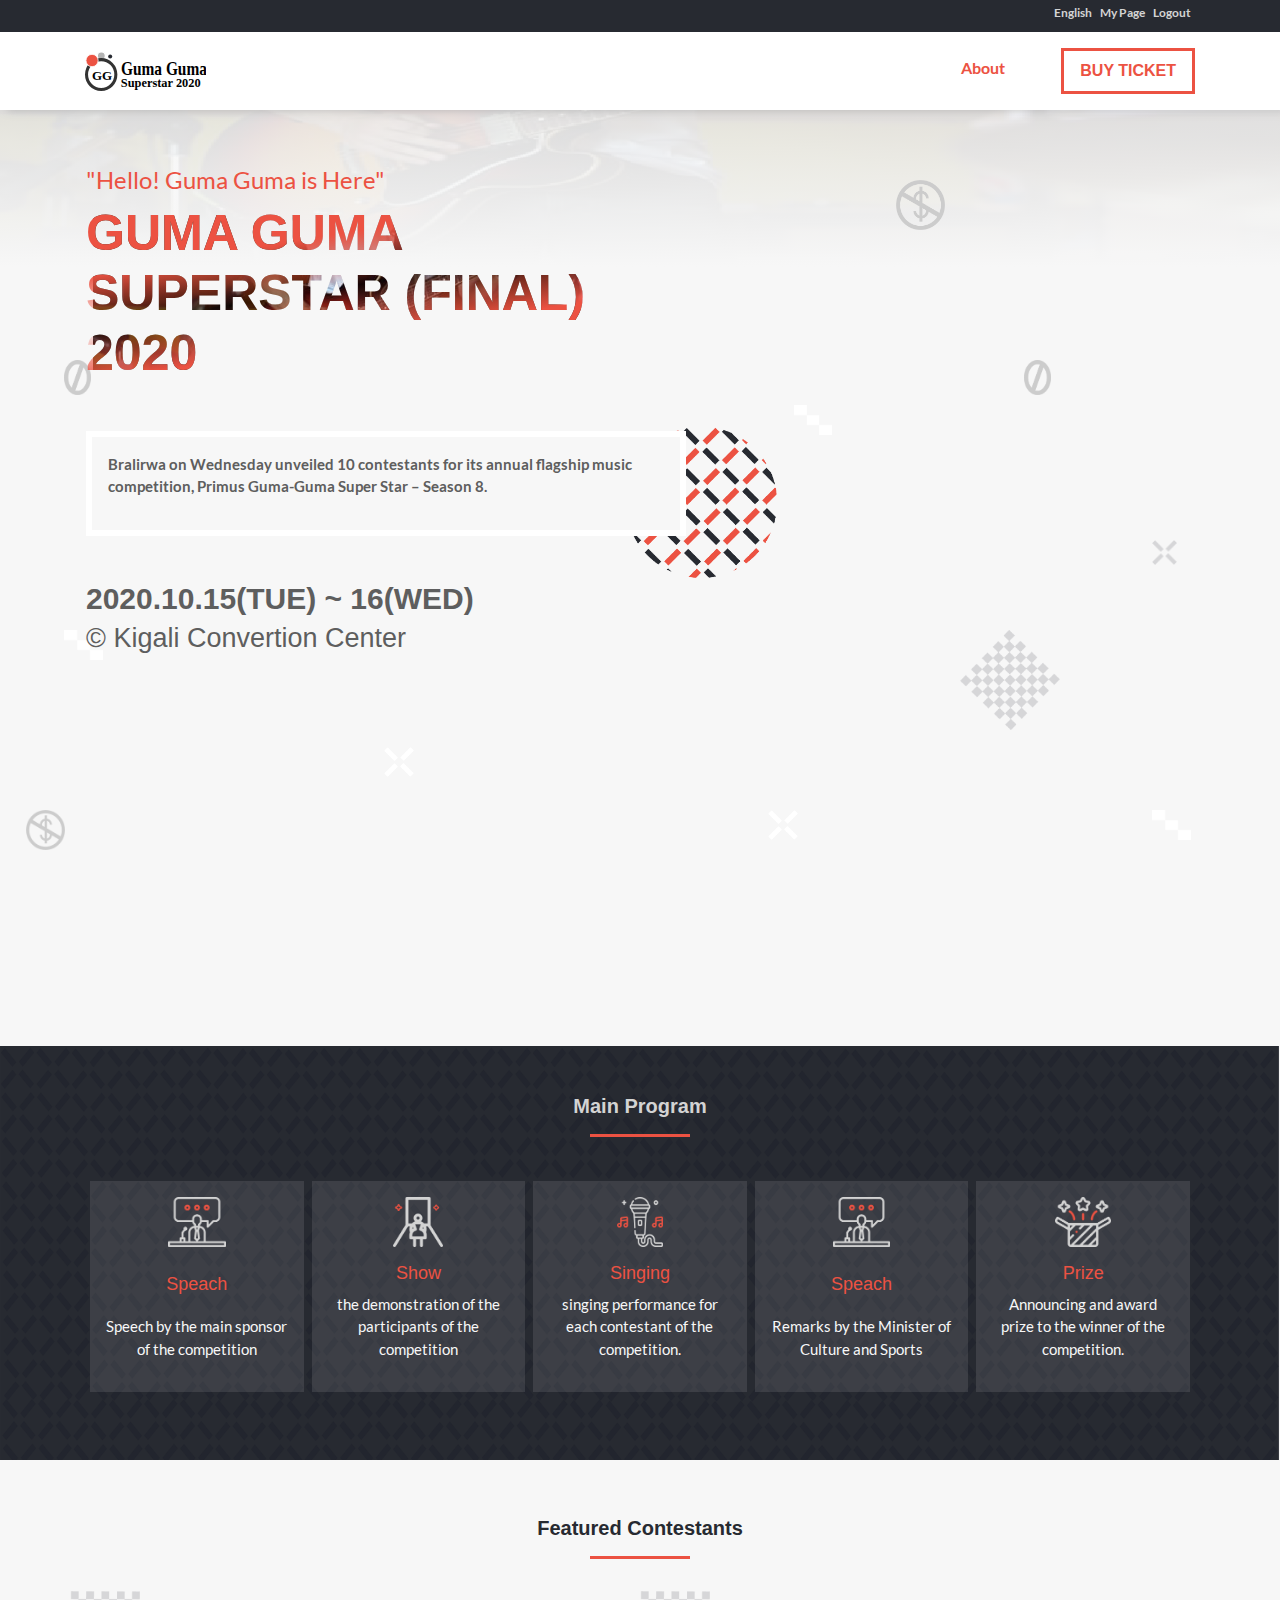
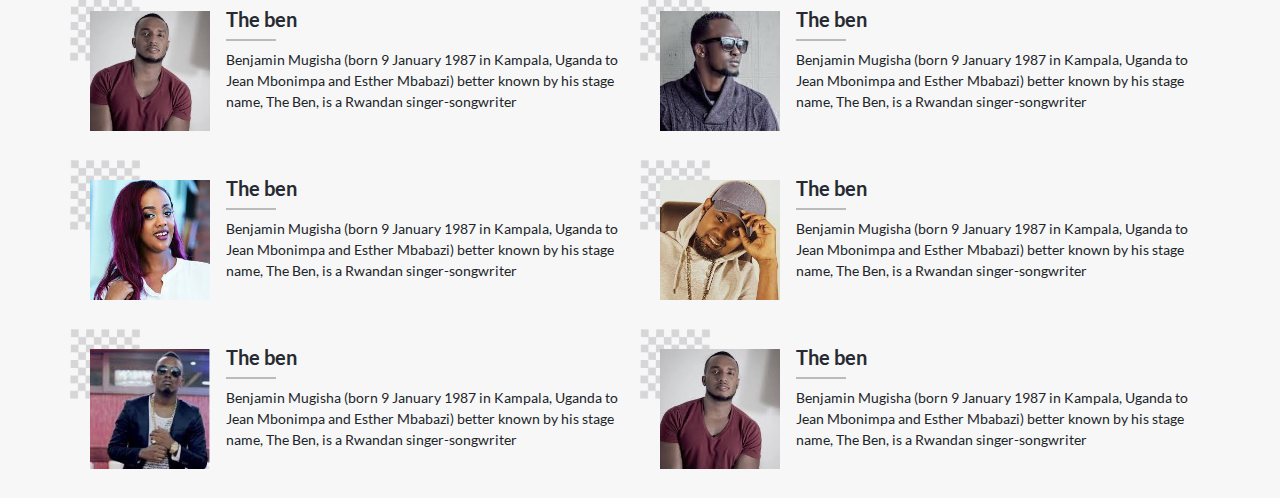
==== index.html @ 3f4fec71 "Add contestants section" ====
<!DOCTYPE html>
<html lang="en">
  <head>
    <meta charset="UTF-8" />
    <meta name="viewport" content="width=device-width, initial-scale=1.0" />
    <link rel="stylesheet" href="./assets/css/bootstrap.css" />
    <link rel="stylesheet" href="./assets/css/style.css" type="text/css" />
    <title>Document</title>
  </head>
  <body>
    <nav class="nav-bar">
      <div class="status-bar pb-2 d-none d-md-block">
        <div class="container d-flex justify-content-end">
          <ul class="d-flex">
            <li class="mx-1"><a href="#">English</a></li>
            <li class="mx-1"><a href="#">My Page</a></li>
            <li class="mx-1"><a href="#">Logout</a></li>
          </ul>
        </div>
      </div>
      <div
        class="container py-3 d-flex justify-content-between align-items-center"
      >
        <div class="logo d-none d-md-block">
         <a href="index.html"> <img src="./assets/img/logo.svg" alt="" /></a>
        </div>
        <div class="d-flex">
          <div class="nav-button-icon d-md-none">
            <div class="btn-cont"></div>
          </div>
          <div class="nav-links d-flex">
            <ul class="d-flex">
              <li class="mx-2  py-2"><a class="about" href="about.html">About</a></li>
              <li class="ml-5 ticket py-2 px-3"><a href="ticket.html">Buy Ticket</a></li>
            </ul>
          </div>
        </div>
      </div>
    </nav>
    <!-- Banner Section   -->
    <div class="banner mt-5">
      <div class="container">
        <div class="px-3">
          <div class="d-flex flex-column">
            <h2 class="cons-msg py-2">"Hello! Guma Guma is Here"</h2>
            <h1 class="cons-title">
              GUMA GUMA <br />SUPERSTAR (FINAL) <br />2020
            </h1>
            <div class="cons-desc p-3 mt-5">
              <p class="cons-description">
                Bralirwa on Wednesday unveiled 10 contestants for its annual
                flagship music competition, Primus Guma-Guma Super Star – Season
                8.
              </p>
            </div>
            <div class="mt-5">
              <h2 class="cons-date">2020.10.15(TUE)&nbsp;~&nbsp;16(WED)</h2>
              <h4 class="cons-location mt-2">
                &copy;&nbsp;Kigali Convertion Center
              </h4>
            </div>
          </div>
        </div>
      </div>
    </div>
    <div class="main-program mt-5 py-5">
      <div class="container">
        <div class="header text-center mb-4">
          <h2>Main Program</h2>
          <div class="small-line pt-3"></div>
        </div>
        <div class="program-list p-3">
          <div
            class="item d-flex flex-md-column justify-content-between align-items-center text-center p-3 m-1"
          >
            <span class="px-2"><img class="icon" src="./assets/img/pro_1.png" alt="icon"></span>
            <h4 class="px-3 mt-3">Speach</h4>
            <p class="text-center">
              Speech by the main sponsor of the competition
            </p>
          </div>
          <div
            class="item d-flex flex-md-column justify-content-between align-items-center text-center p-3 m-1"
          >
            <span class="px-2"><img class="icon" src="./assets/img/pro_4.png" alt="icon"></span>
            <h4 class="px-3 mt-3">Show</h4>
            <p class="text-center">
              the demonstration of the participants of the competition
            </p>
          </div>
          <div
            class="item d-flex flex-md-column justify-content-between align-items-center text-center p-3 m-1"
          >
            <span class="px-2"><img class="icon" src="./assets/img/pro_2.png" alt="icon"></span>
            <h4 class="px-3 mt-3">Singing</h4>
            <p class="text-center">
              singing performance for each contestant of the competition.
            </p>
          </div>
          <div
            class="item d-flex flex-md-column justify-content-between align-items-center text-center p-3 m-1"
          >
            <span class="px-2"><img class="icon" src="./assets/img/pro_1.png" alt="icon"></span>
            <h4 class="px-3 mt-3">Speach</h4>
            <p class="text-center">
              Remarks by the Minister of Culture and Sports
            </p>
          </div>
          <div
            class="item d-flex flex-md-column justify-content-between align-items-center text-center p-3 m-1"
          >
            <span class="px-2"><img class="icon" src="./assets/img/pro_3.png" alt="icon"></span>
            <h4 class="px-3 mt-3">Prize</h4>
            <p class="text-center">
              Announcing and award prize to the winner of the competition.
            </p>
          </div>
        </div>
      </div>
    </div>
  
    <!-- Contestant List -->
    <div class="contestants mt-5 pt-2 pb-2">
      <div class="header text-center mb-4">
          <h2>Featured Contestants</h2>
          <div class="small-line pt-3"></div>
        </div>
      <div class="container">
        <div class="row">
          <div class="col-lg-6 item d-flex my-2">
            <div class="image">
              <img src="./assets/img/art_br.png" alt="image">
              <img src="./assets/img/art1.jpg" alt="image">
            </div>
            <div class="d-flex flex-column cont-info p-3">
              <h2>The ben</h2>
              <div class="small_line my-2"></div>
              <p class="description">
                Benjamin Mugisha (born 9 January 1987 in Kampala, Uganda to Jean Mbonimpa and Esther Mbabazi) better known by his stage name, The Ben, is a Rwandan singer-songwriter
              </p>
            </div>
          </div>
          <div class="col-lg-6 item d-flex my-2">
            <div class="image">
              <img src="./assets/img/art_br.png" alt="image">
              <img src="./assets/img/art2.jpeg" alt="image">
            </div>
            <div class="d-flex flex-column cont-info p-3">
              <h2>The ben</h2>
              <div class="small_line my-2"></div>
              <p class="description">
                Benjamin Mugisha (born 9 January 1987 in Kampala, Uganda to Jean Mbonimpa and Esther Mbabazi) better known by his stage name, The Ben, is a Rwandan singer-songwriter
              </p>
            </div>
          </div>
          <div class="col-lg-6 item d-flex my-2">
            <div class="image">
              <img src="./assets/img/art_br.png" alt="image">
              <img src="./assets/img/art3.jpg" alt="image">
            </div>
            <div class="d-flex flex-column cont-info p-3">
              <h2>The ben</h2>
              <div class="small_line my-2"></div>
              <p class="description">
                Benjamin Mugisha (born 9 January 1987 in Kampala, Uganda to Jean Mbonimpa and Esther Mbabazi) better known by his stage name, The Ben, is a Rwandan singer-songwriter
              </p>
            </div>
          </div>
          <div class="col-lg-6 item d-flex my-2">
            <div class="image">
              <img src="./assets/img/art_br.png" alt="image">
              <img src="./assets/img/art4.jpg" alt="image">
            </div>
            <div class="d-flex flex-column cont-info p-3">
              <h2>The ben</h2>
              <div class="small_line my-2"></div>
              <p class="description">
                Benjamin Mugisha (born 9 January 1987 in Kampala, Uganda to Jean Mbonimpa and Esther Mbabazi) better known by his stage name, The Ben, is a Rwandan singer-songwriter
              </p>
            </div>
          </div>
          <div class="col-lg-6 item d-flex my-2">
            <div class="image">
              <img src="./assets/img/art_br.png" alt="image">
              <img src="./assets/img/art5.jpg" alt="image">
            </div>
            <div class="d-flex flex-column cont-info p-3">
              <h2>The ben</h2>
              <div class="small_line my-2"></div>
              <p class="description">
                Benjamin Mugisha (born 9 January 1987 in Kampala, Uganda to Jean Mbonimpa and Esther Mbabazi) better known by his stage name, The Ben, is a Rwandan singer-songwriter
              </p>
            </div>
          </div>
          <div class="col-lg-6 item d-flex my-2">
            <div class="image">
              <img src="./assets/img/art_br.png" alt="image">
              <img src="./assets/img/art1.jpg" alt="image">
            </div>
            <div class="d-flex flex-column cont-info p-3">
              <h2>The ben</h2>
              <div class="small_line my-2"></div>
              <p class="description">
                Benjamin Mugisha (born 9 January 1987 in Kampala, Uganda to Jean Mbonimpa and Esther Mbabazi) better known by his stage name, The Ben, is a Rwandan singer-songwriter
              </p>
            </div>
          </div>
        </div>
      </div>
    </div>
    <div class="jenn-con1"> <img src="./assets/img/asset7.png" alt="image" /></div>
    <div class="jenn-con2"> <img src="./assets/img/asset8.png" alt="image" /></div>
    <div class="jenn-con3"> <img src="./assets/img/asset9.png" alt="image" /></div>
    <div class="jenn-con4"> <img src="./assets/img/asset9.png" alt="image" /></div>
    <div class="jenn-con5"> <img src="./assets/img/asset9.png" alt="image" /></div>
    <div class="jenn-con6"> <img src="./assets/img/asset10.png" alt="image" /></div>
    <div class="jenn-con7"> <img src="./assets/img/asset11.png" alt="image" /></div>
    <div class="jenn-con8"> <img src="./assets/img/asset11.png" alt="image" /></div> 
    <div class="jenn-con9"> <img src="./assets/img/asset13.png" alt="image" /></div> 
    <div class="jenn-con10"> <img src="./assets/img/asset13.png" alt="image" /></div> 
    <div class="jenn-con11"> <img src="./assets/img/asset12.png" alt="image" /></div> 
    <div class="jenn-con12"> <img src="./assets/img/asset12.png" alt="image" /></div> 
    
    <!-- JS, Popper.js, and jQuery -->
    <script src="./assets/js/jquery-3.5.1.js"></script>
    <script src="./assets/js/bootstrap.js"></script>
    <script src="./assets/js/popper.js"></script>
  </body>
</html>
---- assets/css/style.css ----
@font-face {
  font-family: "cocogoose";
  src: url(../fonts/Cocogoose_trial.otf); }
@font-face {
  font-family: "lato-bold";
  src: url(../fonts/Lato-Bold.ttf); }
@font-face {
  font-family: "lato_regular";
  src: url(../fonts/Lato-Regular.ttf); }
body {
  border: 0;
  margin: 0;
  background-image: linear-gradient(to top, #f7f7f7, #f7f7f7, rgba(247, 247, 247, 0.9), rgba(247, 247, 247, 0.8)), url(../img/assets_bg.png);
  background-size: 110% 200px;
  background-repeat: no-repeat;
  background-position: top center;
  background-color: #f7f7f7; }
  @media (min-width: 768px) {
    body {
      background-size: 130% 400px; } }

ul,
li {
  margin: 0;
  padding: 0;
  list-style: none; }

a {
  font-family: lato-bold, sans-serif;
  color: #5e5e5e;
  text-decoration: none; }
  a:hover {
    text-decoration: none; }

h1,
h2,
h5 {
  margin: 0;
  padding: 0; }

.nav-bar {
  background-color: #fff;
  clear: both;
  box-shadow: 7px 0 9px 0 rgba(168, 168, 168, 0.76); }
  .nav-bar .status-bar {
    background-color: #272a31;
    box-sizing: border-box;
    position: relative; }
    .nav-bar .status-bar ul {
      right: 0; }
      .nav-bar .status-bar ul li {
        padding: 0;
        margin-top: 0; }
        .nav-bar .status-bar ul li a {
          color: #d3d3d3;
          font-size: 12px; }
  .nav-bar .nav-links .about {
    color: #ec5242; }
  .nav-bar .nav-links .ticket {
    border: 3px solid #ec5242;
    color: #ec5242; }
    .nav-bar .nav-links .ticket a {
      color: #ec5242;
      text-transform: uppercase;
      font-family: cocogoose, sans-serif;
      font-weight: 600; }
  .nav-bar .logo img {
    height: 40px; }
  .nav-bar .nav-button-icon {
    width: 35px;
    cursor: pointer; }
    .nav-bar .nav-button-icon::after, .nav-bar .nav-button-icon::before,
    .nav-bar .nav-button-icon .btn-cont {
      background-color: #2d323a;
      content: "";
      display: block;
      height: 7px;
      margin: 6px 0; }
    .nav-bar .nav-button-icon:hover::before::after {
      background-color: #272a31; }

.banner {
  position: relative;
  height: calc(100vh - 60px); }
  .banner .container {
    padding: 0; }
  .banner .cons-msg {
    font-family: lato_regular, sans-serif;
    font-size: 24px;
    color: #ec5242; }
  .banner .cons-title {
    font-family: cocogoose, sans-serif;
    font-weight: 900;
    font-size: 50px;
    -webkit-background-clip: text;
    -webkit-text-fill-color: transparent;
    background-image: linear-gradient(to bottom right, #ec5242 20%, #f5160607, #ec5242 50%), url(../img/image3.png); }
  .banner .cons-desc {
    border: 6px solid #fff;
    width: 600px;
    background-color: #f7f7f7; }
    .banner .cons-desc .cons-description {
      font-family: lato-bold, sans-serif;
      font-size: 15px;
      color: #5e5e5e; }
  .banner .cons-date {
    font-size: 30px;
    font-weight: 800;
    line-height: 30px;
    font-family: cocogoose, sans-serif;
    color: #5e5e5e; }
  .banner .cons-location {
    font-family: cocogoose, sans-serif;
    color: #5e5e5e;
    font-size: 27px; }

.jenn-con1 {
  position: absolute;
  top: 43%;
  left: 44%;
  z-index: -1; }
  .jenn-con1 img {
    height: 320px; }

.jenn-con2 {
  position: absolute;
  top: 70%;
  left: 75%;
  z-index: -1; }
  .jenn-con2 img {
    height: 100px; }

.jenn-con3 {
  position: absolute;
  top: 45%;
  left: 62%;
  z-index: -1; }
  .jenn-con3 img {
    height: 30px; }

.jenn-con4 {
  position: absolute;
  top: 70%;
  left: 5%;
  z-index: -1; }
  .jenn-con4 img {
    height: 30px; }

.jenn-con5 {
  position: absolute;
  top: 90%;
  left: 90%;
  z-index: -1; }
  .jenn-con5 img {
    height: 30px; }

.jenn-con6 {
  position: absolute;
  top: 60%;
  left: 90%;
  z-index: -1; }
  .jenn-con6 img {
    height: 25px; }

.jenn-con7 {
  position: absolute;
  top: 40%;
  left: 80%;
  z-index: -1; }
  .jenn-con7 img {
    height: 35px; }

.jenn-con8 {
  position: absolute;
  top: 40%;
  left: 5%;
  z-index: -1; }
  .jenn-con8 img {
    height: 35px; }

.jenn-con9 {
  position: absolute;
  top: 90%;
  left: 2%;
  z-index: -1; }
  .jenn-con9 img {
    height: 40px; }

.jenn-con10 {
  position: absolute;
  top: 20%;
  left: 70%;
  z-index: -1; }
  .jenn-con10 img {
    height: 50px; }

.jenn-con11 {
  position: absolute;
  top: 90%;
  left: 60%;
  z-index: -1; }
  .jenn-con11 img {
    height: 30px; }

.jenn-con12 {
  position: absolute;
  top: 83%;
  left: 30%;
  z-index: -1; }
  .jenn-con12 img {
    height: 30px; }

.main-program {
  background-image: url(../img/bg_asset.svg);
  background-repeat: no-repeat;
  background-size: cover; }
  .main-program .container {
    padding: 0; }
  .main-program .header {
    position: relative; }
    .main-program .header h2 {
      color: #d3d3d3;
      font-size: 20px;
      font-family: cocogoose, sans-serif;
      font-weight: 700; }
    .main-program .header .small-line {
      justify-self: center;
      margin: auto;
      width: 100px;
      border-bottom: 3px solid #ec5242; }
  .main-program .program-list {
    width: 100%;
    display: grid;
    grid-template-columns: repeat(5, 1fr); }
    .main-program .program-list .item {
      background-color: rgba(255, 255, 255, 0.103); }
      .main-program .program-list .item .icon {
        height: 50px; }
      .main-program .program-list .item h4 {
        color: #ec5242;
        font-family: cocogoose, sans-serif;
        font-size: 18px; }
      .main-program .program-list .item p {
        color: #f7f7f7;
        font-family: lato_regular, sans-serif;
        font-size: 15px; }

.contestants .header {
  position: relative; }
  .contestants .header h2 {
    color: #272a31;
    font-size: 20px;
    font-family: cocogoose, sans-serif;
    font-weight: 700; }
  .contestants .header .small-line {
    justify-self: center;
    margin: auto;
    width: 100px;
    border-bottom: 3px solid #ec5242; }
.contestants .item {
  box-sizing: border-box;
  padding: 0; }
  .contestants .item .image {
    width: 150px !important; }
    .contestants .item .image img:nth-of-type(1) {
      width: 70px;
      position: absolute;
      z-index: -1; }
    .contestants .item .image img:nth-of-type(2) {
      width: 120px;
      margin-left: 20px;
      margin-top: 20px; }
  .contestants .item .cont-info {
    clear: both; }
    .contestants .item .cont-info h2 {
      font-family: lato-bold, sans-serif;
      color: #272a31;
      font-size: 20px; }
    .contestants .item .cont-info .small_line {
      width: 50px;
      border-bottom: 2px solid #bbb; }
    .contestants .item .cont-info p {
      font-size: 14px;
      font-family: lato_regular, sans-serif; }

/*# sourceMappingURL=style.css.map */
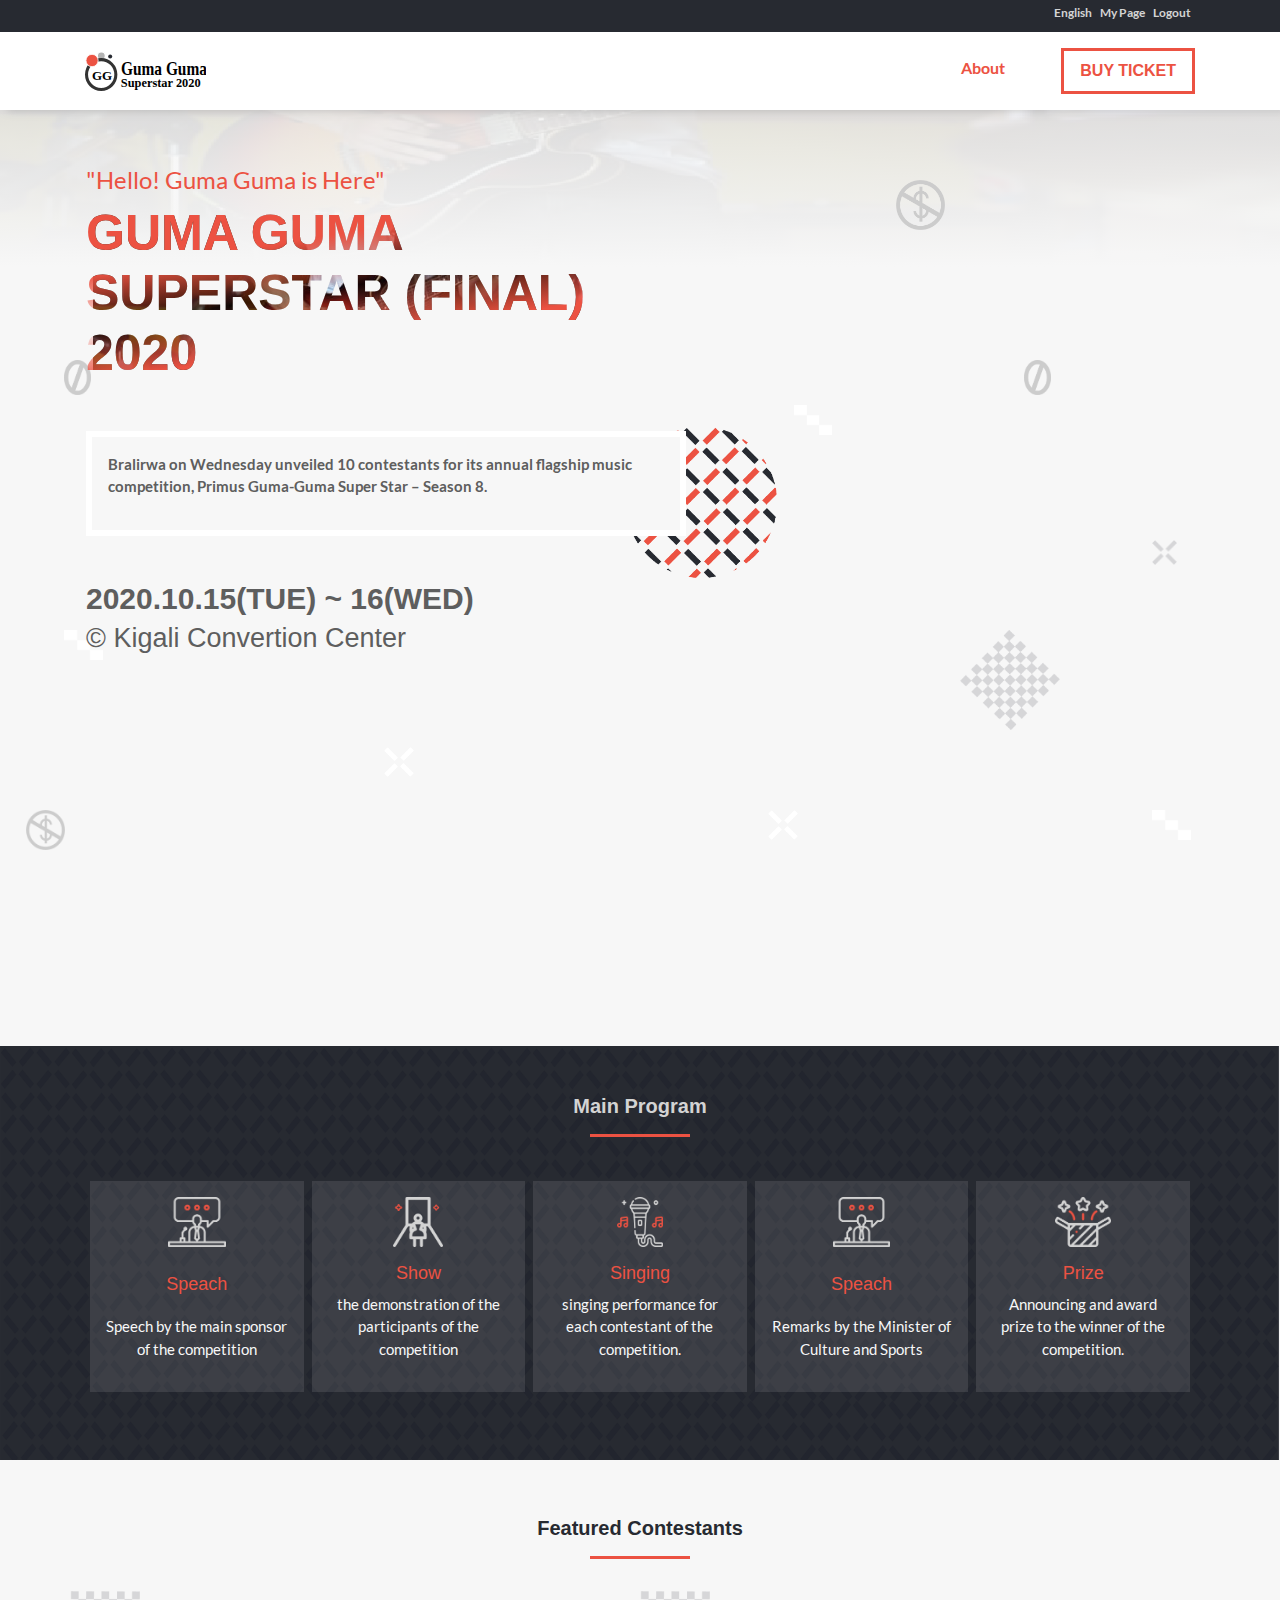
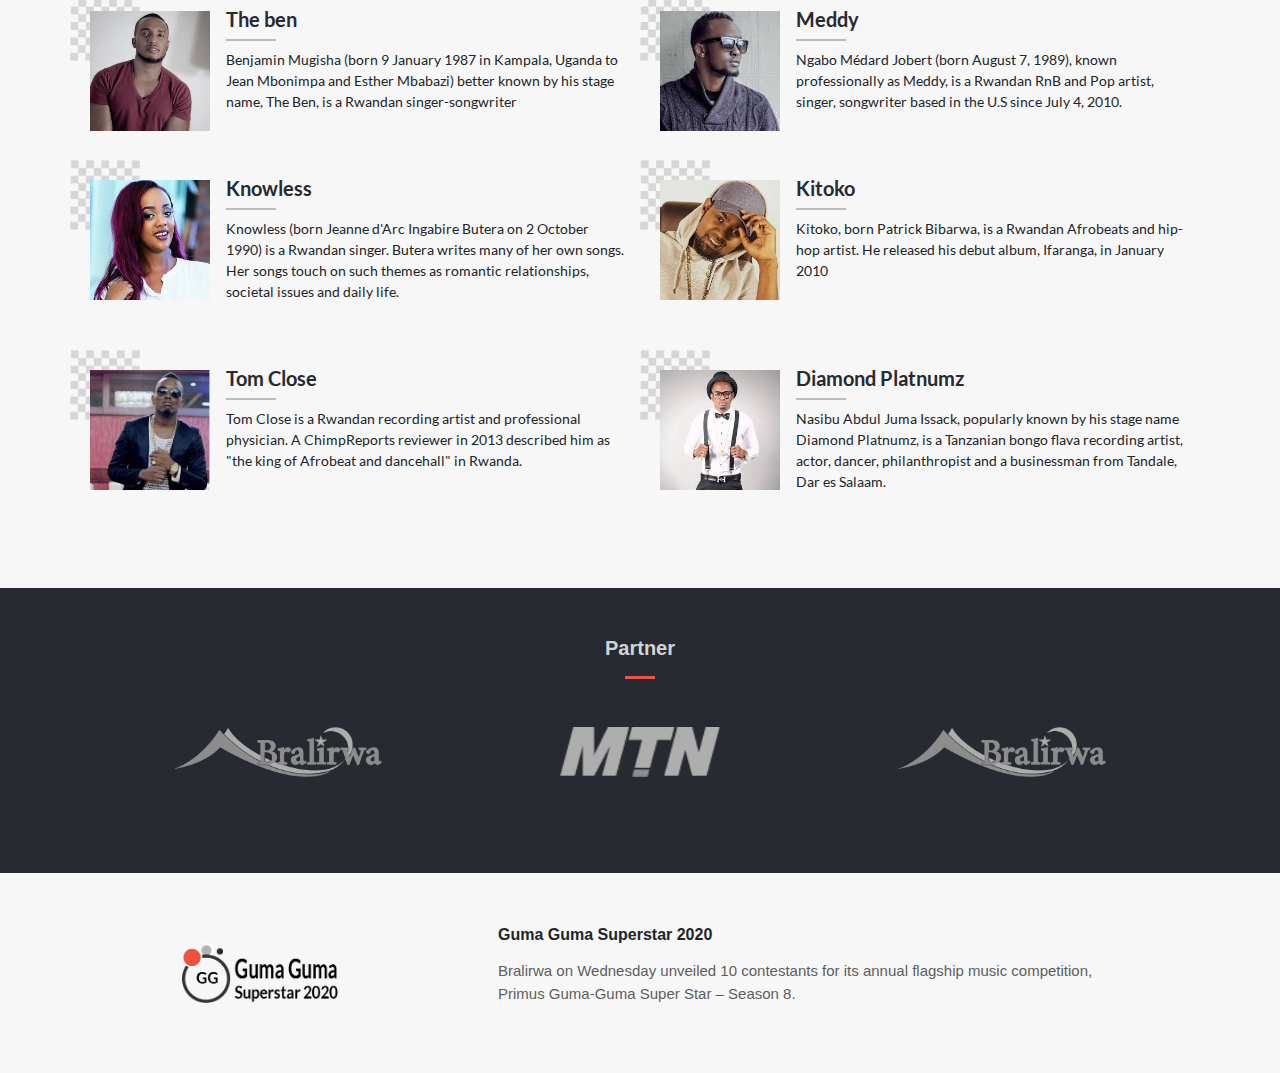
==== commit 5d15d725: "Add footer" ====
--- a/index.html
+++ b/index.html
@@ -120,7 +120,7 @@
     </div>
   
     <!-- Contestant List -->
-    <div class="contestants mt-5 pt-2 pb-2">
+    <div class="contestants my-5 py-2 pb-2">
       <div class="header text-center mb-4">
           <h2>Featured Contestants</h2>
           <div class="small-line pt-3"></div>
@@ -146,10 +146,10 @@
               <img src="./assets/img/art2.jpeg" alt="image">
             </div>
             <div class="d-flex flex-column cont-info p-3">
-              <h2>The ben</h2>
-              <div class="small_line my-2"></div>
-              <p class="description">
-                Benjamin Mugisha (born 9 January 1987 in Kampala, Uganda to Jean Mbonimpa and Esther Mbabazi) better known by his stage name, The Ben, is a Rwandan singer-songwriter
+              <h2>Meddy</h2>
+              <div class="small_line my-2"></div>
+              <p class="description">
+                Ngabo Médard Jobert (born August 7, 1989), known professionally as Meddy, is a Rwandan RnB and Pop artist, singer, songwriter based in the U.S since July 4, 2010.
               </p>
             </div>
           </div>
@@ -159,10 +159,10 @@
               <img src="./assets/img/art3.jpg" alt="image">
             </div>
             <div class="d-flex flex-column cont-info p-3">
-              <h2>The ben</h2>
-              <div class="small_line my-2"></div>
-              <p class="description">
-                Benjamin Mugisha (born 9 January 1987 in Kampala, Uganda to Jean Mbonimpa and Esther Mbabazi) better known by his stage name, The Ben, is a Rwandan singer-songwriter
+              <h2>Knowless</h2>
+              <div class="small_line my-2"></div>
+              <p class="description">
+                Knowless (born Jeanne d'Arc Ingabire Butera on 2 October 1990) is a Rwandan singer. Butera writes many of her own songs. Her songs touch on such themes as romantic relationships, societal issues and daily life.
               </p>
             </div>
           </div>
@@ -172,10 +172,10 @@
               <img src="./assets/img/art4.jpg" alt="image">
             </div>
             <div class="d-flex flex-column cont-info p-3">
-              <h2>The ben</h2>
-              <div class="small_line my-2"></div>
-              <p class="description">
-                Benjamin Mugisha (born 9 January 1987 in Kampala, Uganda to Jean Mbonimpa and Esther Mbabazi) better known by his stage name, The Ben, is a Rwandan singer-songwriter
+              <h2>Kitoko</h2>
+              <div class="small_line my-2"></div>
+              <p class="description">
+                Kitoko, born Patrick Bibarwa, is a Rwandan Afrobeats and hip-hop artist. He released his debut album, Ifaranga, in January 2010
               </p>
             </div>
           </div>
@@ -185,29 +185,44 @@
               <img src="./assets/img/art5.jpg" alt="image">
             </div>
             <div class="d-flex flex-column cont-info p-3">
-              <h2>The ben</h2>
-              <div class="small_line my-2"></div>
-              <p class="description">
-                Benjamin Mugisha (born 9 January 1987 in Kampala, Uganda to Jean Mbonimpa and Esther Mbabazi) better known by his stage name, The Ben, is a Rwandan singer-songwriter
-              </p>
-            </div>
-          </div>
-          <div class="col-lg-6 item d-flex my-2">
-            <div class="image">
-              <img src="./assets/img/art_br.png" alt="image">
-              <img src="./assets/img/art1.jpg" alt="image">
-            </div>
-            <div class="d-flex flex-column cont-info p-3">
-              <h2>The ben</h2>
-              <div class="small_line my-2"></div>
-              <p class="description">
-                Benjamin Mugisha (born 9 January 1987 in Kampala, Uganda to Jean Mbonimpa and Esther Mbabazi) better known by his stage name, The Ben, is a Rwandan singer-songwriter
-              </p>
-            </div>
-          </div>
-        </div>
-      </div>
-    </div>
+              <h2>Tom Close</h2>
+              <div class="small_line my-2"></div>
+              <p class="description">
+                Tom Close is a Rwandan recording artist and professional physician. A ChimpReports reviewer in 2013 described him as "the king of Afrobeat and dancehall" in Rwanda.
+              </p>
+            </div>
+          </div>
+          <div class="col-lg-6 item d-flex my-2">
+            <div class="image">
+              <img src="./assets/img/art_br.png" alt="image">
+              <img src="./assets/img/art6.jpeg" alt="image">
+            </div>
+            <div class="d-flex flex-column cont-info p-3">
+              <h2>Diamond Platnumz</h2>
+              <div class="small_line my-2"></div>
+              <p class="description">
+                Nasibu Abdul Juma Issack, popularly known by his stage name Diamond Platnumz, is a Tanzanian bongo flava recording artist, actor, dancer, philanthropist and a businessman from Tandale, Dar es Salaam.
+              </p>
+            </div>
+          </div>
+        </div>
+      </div>
+    </div>
+
+    <div class="partner py-3 mt-5 py-5 pb-5">
+      <div class="container">
+        <div class="header text-center mb-4">
+          <h2 class="title">Partner</h2>
+          <div class="small-line pt-3"></div>
+        </div>
+        <div class="d-flex justify-content-around my-5">
+          <img class="p-logo" src="assets/img/spo_1.png" alt="image"/>
+          <img class="p-logo" src="assets/img/spo_2.png" alt="image"/>
+          <img class="p-logo" src="assets/img/spo_1.png" alt="image"/>
+        </div>
+      </div>
+    </div>
+    
     <div class="jenn-con1"> <img src="./assets/img/asset7.png" alt="image" /></div>
     <div class="jenn-con2"> <img src="./assets/img/asset8.png" alt="image" /></div>
     <div class="jenn-con3"> <img src="./assets/img/asset9.png" alt="image" /></div>
@@ -221,6 +236,22 @@
     <div class="jenn-con11"> <img src="./assets/img/asset12.png" alt="image" /></div> 
     <div class="jenn-con12"> <img src="./assets/img/asset12.png" alt="image" /></div> 
     
+    <footer>
+      <div class="container">
+        <div class="row d-flex">
+          <div class="col-lg-4 logo d-flex justify-content-center align-items-center">
+            <img src="./assets/img/logo.png" alt="image">
+          </div>
+          <div class="col-lg-8 pl-5 d-flex align-items-center">
+            <div class="info pr-5">
+              <h5>Guma Guma Superstar 2020</h5>
+              <p class="mt-3 pr-5">Bralirwa on Wednesday unveiled 10 contestants for its annual flagship music competition, Primus Guma-Guma Super Star – Season 8.</p>
+            </div>
+          </div>
+        </div>
+      </div>
+    </footer>
+
     <!-- JS, Popper.js, and jQuery -->
     <script src="./assets/js/jquery-3.5.1.js"></script>
     <script src="./assets/js/bootstrap.js"></script>
--- a/assets/css/style.css
+++ b/assets/css/style.css
@@ -283,4 +283,40 @@
       font-size: 14px;
       font-family: lato_regular, sans-serif; }
 
+.partner {
+  background-color: #272a31; }
+  .partner .header {
+    position: relative; }
+    .partner .header .title {
+      color: #d3d3d3;
+      font-size: 20px;
+      font-family: cocogoose, sans-serif;
+      font-weight: 700; }
+    .partner .header .small-line {
+      justify-self: center;
+      margin: auto;
+      width: 30px;
+      border-bottom: 3px solid #ec5242; }
+  .partner .p-logo {
+    height: 50px; }
+
+footer {
+  height: 200px; }
+  footer .container {
+    height: 100%; }
+    footer .container .row {
+      height: 100%; }
+  footer .logo {
+    height: 100%; }
+    footer .logo img {
+      height: 60px; }
+  footer .info h5 {
+    font-size: 16px;
+    font-family: cocogoose, sans-serif;
+    font-weight: 700; }
+  footer .info p {
+    color: #5e5e5e;
+    font-family: cocogoose, sans-serif;
+    font-size: 15px; }
+
 /*# sourceMappingURL=style.css.map */
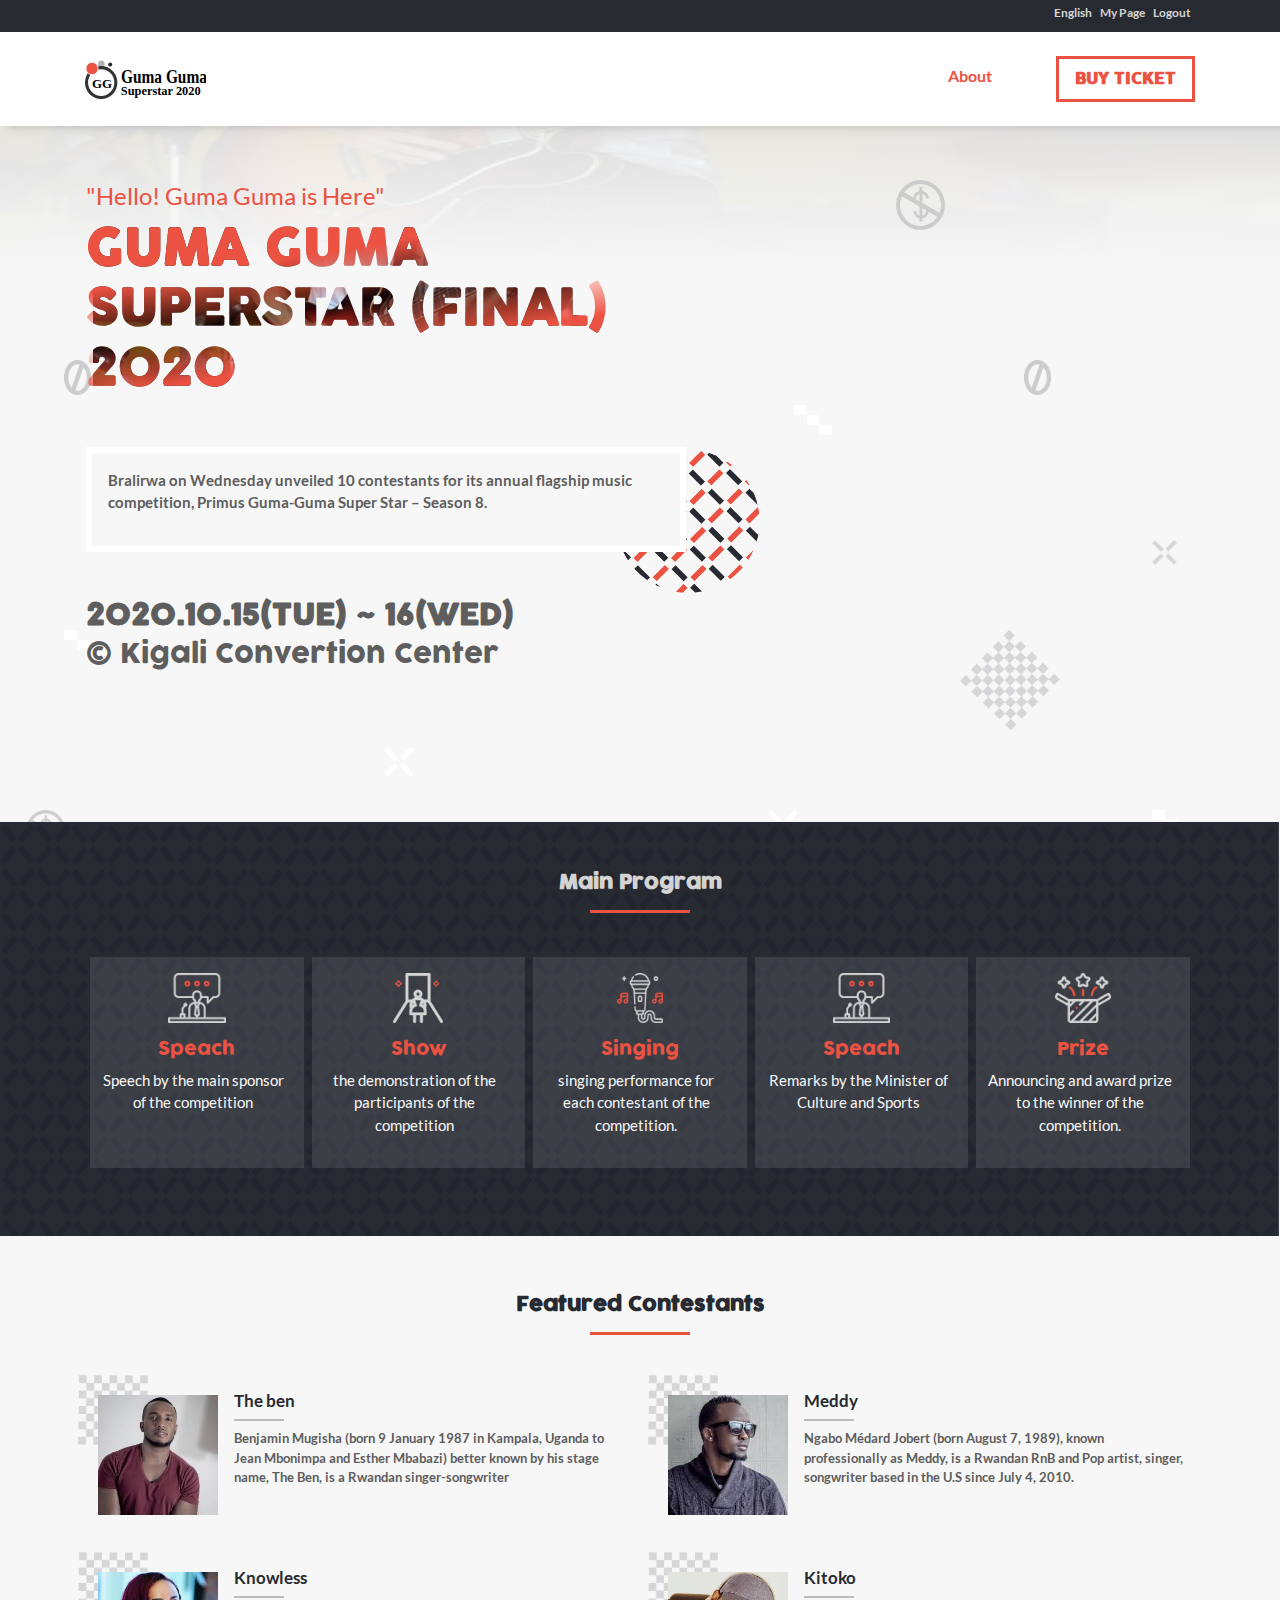
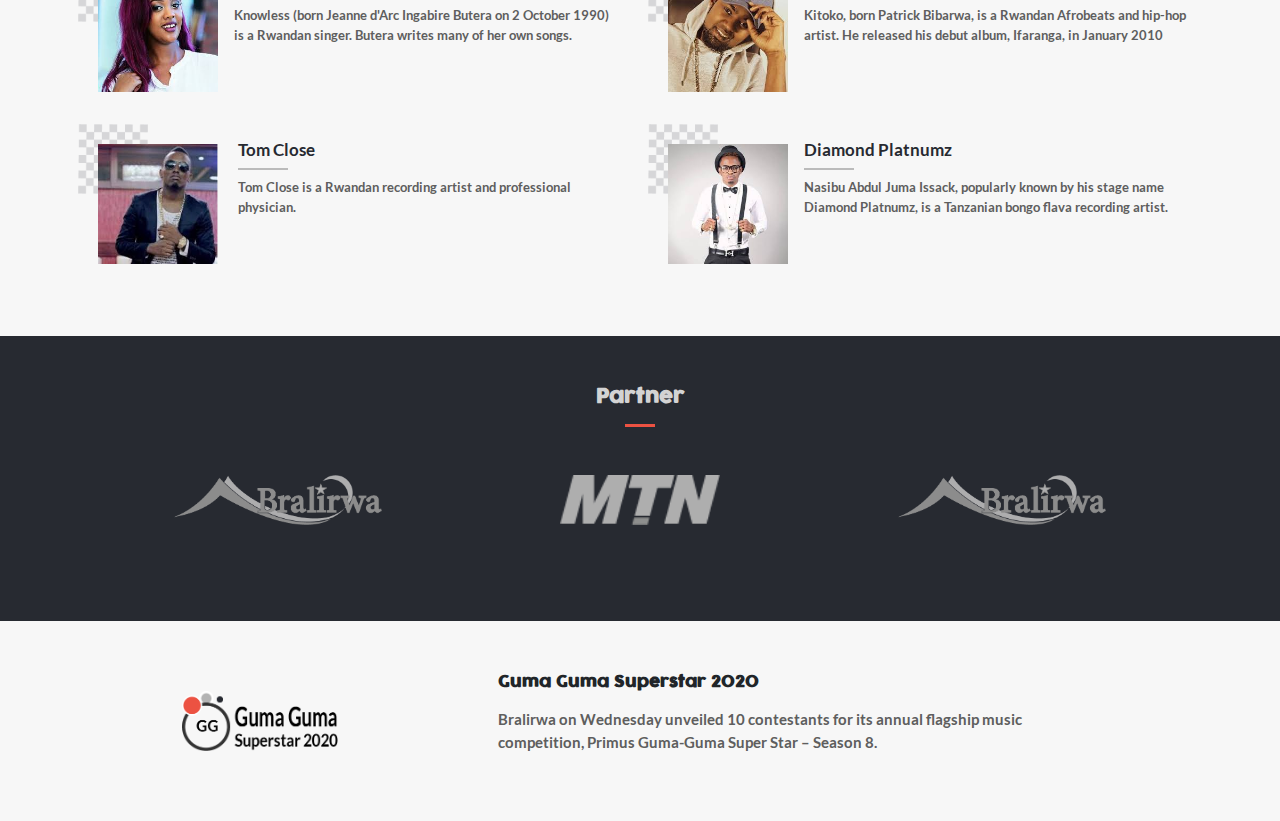
==== commit ec016237: "Apply style on footer" ====
--- a/index.html
+++ b/index.html
@@ -1,260 +1,309 @@
 <!DOCTYPE html>
 <html lang="en">
-  <head>
-    <meta charset="UTF-8" />
-    <meta name="viewport" content="width=device-width, initial-scale=1.0" />
-    <link rel="stylesheet" href="./assets/css/bootstrap.css" />
-    <link rel="stylesheet" href="./assets/css/style.css" type="text/css" />
-    <title>Document</title>
-  </head>
-  <body>
-    <nav class="nav-bar">
-      <div class="status-bar pb-2 d-none d-md-block">
-        <div class="container d-flex justify-content-end">
-          <ul class="d-flex">
-            <li class="mx-1"><a href="#">English</a></li>
-            <li class="mx-1"><a href="#">My Page</a></li>
-            <li class="mx-1"><a href="#">Logout</a></li>
+
+<head>
+  <meta charset="UTF-8" />
+  <meta name="viewport" content="width=device-width, initial-scale=1.0" />
+  <link rel="stylesheet" href="./assets/css/bootstrap.css" />
+  <link rel="stylesheet" href="./assets/css/style.css" type="text/css" />
+  <title>Document</title>
+</head>
+<body class="bootstrap-override">
+  <nav class="nav-bar">
+    <div class="status-bar pb-2 d-none d-md-block">
+      <div class="container d-flex justify-content-end">
+        <ul class="d-flex">
+          <li class="mx-1"><a href="#">English</a></li>
+          <li class="mx-1"><a href="#">My Page</a></li>
+          <li class="mx-1"><a href="#">Logout</a></li>
+        </ul>
+      </div>
+    </div>
+    <div class="container py-3 d-flex justify-content-between align-items-center">
+      <div class="logo d-none d-md-block">
+        <a href="index.html"> <img src="./assets/img/logo.svg" alt="" /></a>
+      </div>
+      <div class="d-flex flex-column flex-lg-row">
+        <div id="menu-btn" class="nav-button-icon d-md-none">
+          <div class="btn-cont"></div>
+        </div>
+        <div id="nav-links" class="nav-links">
+          <ul class="d-flex flex-column flex-lg-row">
+            <li class="m-none my-2 my-md-none ml-md-5 py-2 px-3">
+              <a class="about" href="about.html">About</a>
+            </li>
+            <li class="m-none my-2 ml-3 my-md-none ml-md-5 ticket py-2 px-3">
+              <a href="ticket.html">Buy Ticket</a>
+            </li>
           </ul>
         </div>
       </div>
-      <div
-        class="container py-3 d-flex justify-content-between align-items-center"
-      >
-        <div class="logo d-none d-md-block">
-         <a href="index.html"> <img src="./assets/img/logo.svg" alt="" /></a>
-        </div>
-        <div class="d-flex">
-          <div class="nav-button-icon d-md-none">
-            <div class="btn-cont"></div>
-          </div>
-          <div class="nav-links d-flex">
-            <ul class="d-flex">
-              <li class="mx-2  py-2"><a class="about" href="about.html">About</a></li>
-              <li class="ml-5 ticket py-2 px-3"><a href="ticket.html">Buy Ticket</a></li>
-            </ul>
-          </div>
-        </div>
-      </div>
-    </nav>
-    <!-- Banner Section   -->
-    <div class="banner mt-5">
-      <div class="container">
-        <div class="px-3">
-          <div class="d-flex flex-column">
-            <h2 class="cons-msg py-2">"Hello! Guma Guma is Here"</h2>
-            <h1 class="cons-title">
-              GUMA GUMA <br />SUPERSTAR (FINAL) <br />2020
-            </h1>
-            <div class="cons-desc p-3 mt-5">
-              <p class="cons-description">
-                Bralirwa on Wednesday unveiled 10 contestants for its annual
-                flagship music competition, Primus Guma-Guma Super Star – Season
-                8.
-              </p>
-            </div>
-            <div class="mt-5">
-              <h2 class="cons-date">2020.10.15(TUE)&nbsp;~&nbsp;16(WED)</h2>
-              <h4 class="cons-location mt-2">
-                &copy;&nbsp;Kigali Convertion Center
-              </h4>
-            </div>
-          </div>
-        </div>
-      </div>
-    </div>
-    <div class="main-program mt-5 py-5">
-      <div class="container">
-        <div class="header text-center mb-4">
-          <h2>Main Program</h2>
-          <div class="small-line pt-3"></div>
-        </div>
-        <div class="program-list p-3">
-          <div
-            class="item d-flex flex-md-column justify-content-between align-items-center text-center p-3 m-1"
-          >
-            <span class="px-2"><img class="icon" src="./assets/img/pro_1.png" alt="icon"></span>
-            <h4 class="px-3 mt-3">Speach</h4>
-            <p class="text-center">
-              Speech by the main sponsor of the competition
-            </p>
-          </div>
-          <div
-            class="item d-flex flex-md-column justify-content-between align-items-center text-center p-3 m-1"
-          >
-            <span class="px-2"><img class="icon" src="./assets/img/pro_4.png" alt="icon"></span>
-            <h4 class="px-3 mt-3">Show</h4>
-            <p class="text-center">
-              the demonstration of the participants of the competition
-            </p>
-          </div>
-          <div
-            class="item d-flex flex-md-column justify-content-between align-items-center text-center p-3 m-1"
-          >
-            <span class="px-2"><img class="icon" src="./assets/img/pro_2.png" alt="icon"></span>
-            <h4 class="px-3 mt-3">Singing</h4>
-            <p class="text-center">
-              singing performance for each contestant of the competition.
-            </p>
-          </div>
-          <div
-            class="item d-flex flex-md-column justify-content-between align-items-center text-center p-3 m-1"
-          >
-            <span class="px-2"><img class="icon" src="./assets/img/pro_1.png" alt="icon"></span>
-            <h4 class="px-3 mt-3">Speach</h4>
-            <p class="text-center">
-              Remarks by the Minister of Culture and Sports
-            </p>
-          </div>
-          <div
-            class="item d-flex flex-md-column justify-content-between align-items-center text-center p-3 m-1"
-          >
-            <span class="px-2"><img class="icon" src="./assets/img/pro_3.png" alt="icon"></span>
-            <h4 class="px-3 mt-3">Prize</h4>
-            <p class="text-center">
-              Announcing and award prize to the winner of the competition.
-            </p>
-          </div>
-        </div>
-      </div>
-    </div>
-  
-    <!-- Contestant List -->
-    <div class="contestants my-5 py-2 pb-2">
+    </div>
+  </nav>
+  <!-- Banner Section   -->
+  <div class="banner mt-5">
+    <div class="container">
+      <div class="px-3">
+        <div class="d-flex flex-column">
+          <h2 class="cons-msg py-2">"Hello! Guma Guma is Here"</h2>
+          <h1 class="cons-title">
+            GUMA GUMA <br />SUPERSTAR (FINAL) <br />2020
+          </h1>
+          <div class="cons-desc p-3 mt-5">
+            <p class="cons-description">
+              Bralirwa on Wednesday unveiled 10 contestants for its annual
+              flagship music competition, Primus Guma-Guma Super Star – Season
+              8.
+            </p>
+          </div>
+          <div class="mt-5">
+            <h2 class="cons-date">2020.10.15(TUE)&nbsp;~&nbsp;16(WED)</h2>
+            <h4 class="cons-location mt-2">
+              &copy;&nbsp;Kigali Convertion Center
+            </h4>
+          </div>
+        </div>
+      </div>
+    </div>
+  </div>
+  <div class="main-program mt-5 py-5">
+    <div class="container">
       <div class="header text-center mb-4">
-          <h2>Featured Contestants</h2>
-          <div class="small-line pt-3"></div>
-        </div>
-      <div class="container">
-        <div class="row">
-          <div class="col-lg-6 item d-flex my-2">
-            <div class="image">
-              <img src="./assets/img/art_br.png" alt="image">
-              <img src="./assets/img/art1.jpg" alt="image">
-            </div>
-            <div class="d-flex flex-column cont-info p-3">
-              <h2>The ben</h2>
-              <div class="small_line my-2"></div>
-              <p class="description">
-                Benjamin Mugisha (born 9 January 1987 in Kampala, Uganda to Jean Mbonimpa and Esther Mbabazi) better known by his stage name, The Ben, is a Rwandan singer-songwriter
-              </p>
-            </div>
-          </div>
-          <div class="col-lg-6 item d-flex my-2">
-            <div class="image">
-              <img src="./assets/img/art_br.png" alt="image">
-              <img src="./assets/img/art2.jpeg" alt="image">
-            </div>
-            <div class="d-flex flex-column cont-info p-3">
-              <h2>Meddy</h2>
-              <div class="small_line my-2"></div>
-              <p class="description">
-                Ngabo Médard Jobert (born August 7, 1989), known professionally as Meddy, is a Rwandan RnB and Pop artist, singer, songwriter based in the U.S since July 4, 2010.
-              </p>
-            </div>
-          </div>
-          <div class="col-lg-6 item d-flex my-2">
-            <div class="image">
-              <img src="./assets/img/art_br.png" alt="image">
-              <img src="./assets/img/art3.jpg" alt="image">
-            </div>
-            <div class="d-flex flex-column cont-info p-3">
-              <h2>Knowless</h2>
-              <div class="small_line my-2"></div>
-              <p class="description">
-                Knowless (born Jeanne d'Arc Ingabire Butera on 2 October 1990) is a Rwandan singer. Butera writes many of her own songs. Her songs touch on such themes as romantic relationships, societal issues and daily life.
-              </p>
-            </div>
-          </div>
-          <div class="col-lg-6 item d-flex my-2">
-            <div class="image">
-              <img src="./assets/img/art_br.png" alt="image">
-              <img src="./assets/img/art4.jpg" alt="image">
-            </div>
-            <div class="d-flex flex-column cont-info p-3">
-              <h2>Kitoko</h2>
-              <div class="small_line my-2"></div>
-              <p class="description">
-                Kitoko, born Patrick Bibarwa, is a Rwandan Afrobeats and hip-hop artist. He released his debut album, Ifaranga, in January 2010
-              </p>
-            </div>
-          </div>
-          <div class="col-lg-6 item d-flex my-2">
-            <div class="image">
-              <img src="./assets/img/art_br.png" alt="image">
-              <img src="./assets/img/art5.jpg" alt="image">
-            </div>
-            <div class="d-flex flex-column cont-info p-3">
-              <h2>Tom Close</h2>
-              <div class="small_line my-2"></div>
-              <p class="description">
-                Tom Close is a Rwandan recording artist and professional physician. A ChimpReports reviewer in 2013 described him as "the king of Afrobeat and dancehall" in Rwanda.
-              </p>
-            </div>
-          </div>
-          <div class="col-lg-6 item d-flex my-2">
-            <div class="image">
-              <img src="./assets/img/art_br.png" alt="image">
-              <img src="./assets/img/art6.jpeg" alt="image">
-            </div>
-            <div class="d-flex flex-column cont-info p-3">
-              <h2>Diamond Platnumz</h2>
-              <div class="small_line my-2"></div>
-              <p class="description">
-                Nasibu Abdul Juma Issack, popularly known by his stage name Diamond Platnumz, is a Tanzanian bongo flava recording artist, actor, dancer, philanthropist and a businessman from Tandale, Dar es Salaam.
-              </p>
-            </div>
-          </div>
-        </div>
-      </div>
-    </div>
-
-    <div class="partner py-3 mt-5 py-5 pb-5">
-      <div class="container">
-        <div class="header text-center mb-4">
-          <h2 class="title">Partner</h2>
-          <div class="small-line pt-3"></div>
-        </div>
-        <div class="d-flex justify-content-around my-5">
-          <img class="p-logo" src="assets/img/spo_1.png" alt="image"/>
-          <img class="p-logo" src="assets/img/spo_2.png" alt="image"/>
-          <img class="p-logo" src="assets/img/spo_1.png" alt="image"/>
-        </div>
-      </div>
-    </div>
-    
-    <div class="jenn-con1"> <img src="./assets/img/asset7.png" alt="image" /></div>
-    <div class="jenn-con2"> <img src="./assets/img/asset8.png" alt="image" /></div>
-    <div class="jenn-con3"> <img src="./assets/img/asset9.png" alt="image" /></div>
-    <div class="jenn-con4"> <img src="./assets/img/asset9.png" alt="image" /></div>
-    <div class="jenn-con5"> <img src="./assets/img/asset9.png" alt="image" /></div>
-    <div class="jenn-con6"> <img src="./assets/img/asset10.png" alt="image" /></div>
-    <div class="jenn-con7"> <img src="./assets/img/asset11.png" alt="image" /></div>
-    <div class="jenn-con8"> <img src="./assets/img/asset11.png" alt="image" /></div> 
-    <div class="jenn-con9"> <img src="./assets/img/asset13.png" alt="image" /></div> 
-    <div class="jenn-con10"> <img src="./assets/img/asset13.png" alt="image" /></div> 
-    <div class="jenn-con11"> <img src="./assets/img/asset12.png" alt="image" /></div> 
-    <div class="jenn-con12"> <img src="./assets/img/asset12.png" alt="image" /></div> 
-    
-    <footer>
-      <div class="container">
-        <div class="row d-flex">
-          <div class="col-lg-4 logo d-flex justify-content-center align-items-center">
-            <img src="./assets/img/logo.png" alt="image">
-          </div>
-          <div class="col-lg-8 pl-5 d-flex align-items-center">
-            <div class="info pr-5">
-              <h5>Guma Guma Superstar 2020</h5>
-              <p class="mt-3 pr-5">Bralirwa on Wednesday unveiled 10 contestants for its annual flagship music competition, Primus Guma-Guma Super Star – Season 8.</p>
-            </div>
-          </div>
-        </div>
-      </div>
-    </footer>
-
-    <!-- JS, Popper.js, and jQuery -->
-    <script src="./assets/js/jquery-3.5.1.js"></script>
-    <script src="./assets/js/bootstrap.js"></script>
-    <script src="./assets/js/popper.js"></script>
-  </body>
-</html>
+        <h2>Main Program</h2>
+        <div class="small-line pt-3"></div>
+      </div>
+      <div class="program-list p-3">
+        <div class="item d-flex flex-md-column justify-content-between align-items-center text-lg-center p-3 m-1">
+          <div class="row d-sm-flex flex-sm-row">
+            <div class="col-lg-12 col-sm-5 col-xs-5 d-flex flex-md-column">
+              <span class="px-1"><img class="icon" src="./assets/img/pro_1.png" alt="icon" /></span>
+              <h4 class="px-2 mt-3">Speach</h4>
+            </div>
+            <div class="col-lg-12 col-sm-7 col-xs-7 pl-2">
+              <p>Speech by the main sponsor of the competition</p>
+            </div>
+          </div>
+        </div>
+        <div class="item d-flex flex-md-column justify-content-between align-items-center text-lg-center p-3 m-1">
+          <div class="row">
+            <div class="col-lg-12 col-sm-5 d-flex flex-md-column">
+              <span class="px-1"><img class="icon" src="./assets/img/pro_4.png" alt="icon" /></span>
+              <h4 class="px-2 mt-3">Show</h4>
+            </div> 
+            <div class="col-lg-12 col-sm-7 pl-2">
+              <p>the demonstration of the participants of the competition</p>
+            </div>
+          </div>
+        </div>
+        <div class="item d-flex flex-md-column justify-content-between align-items-center text-lg-center p-3 m-1">
+          <div class="row">
+            <div class="col-lg-12 col-sm-5 d-flex flex-md-column">
+              <span class="px-1"><img class="icon" src="./assets/img/pro_2.png" alt="icon" /></span>
+              <h4 class="px-2 mt-3">Singing</h4>
+            </div>
+            <div class="col-lg-12 col-sm-7 pl-2">
+              <p>singing performance for each contestant of the competition.</p>
+            </div>
+          </div>
+        </div>
+        <div class="item d-flex flex-md-column justify-content-between align-items-center text-lg-center p-3 m-1">
+          <div class="row">
+            <div class="col-lg-12 col-sm-5 d-flex flex-md-column">
+              <span class="px-1"><img class="icon" src="./assets/img/pro_1.png" alt="icon" /></span>
+              <h4 class="px-2 mt-3">Speach</h4>
+            </div>
+            <div class="col-lg-12 col-sm-7 pl-2">
+              <p>Remarks by the Minister of Culture and Sports</p>
+            </div>
+          </div>
+        </div>
+        <div class="item d-flex flex-md-column justify-content-between align-items-center text-lg-center p-3 m-1">
+          <div class="row">
+            <div class="col-lg-12 col-sm-5 d-flex flex-md-column">
+              <span class="px-1"><img class="icon" src="./assets/img/pro_3.png" alt="icon" /></span>
+              <h4 class="px-2 mt-3">Prize</h4>
+            </div>
+            <div class="col-lg-12 col-sm-7 pl-2">
+              <p>Announcing and award prize to the winner of the competition.</p>
+            </div>
+          </div>
+        </div>
+      </div>
+    </div>
+  </div>
+
+  <!-- Contestant List -->
+  <div class="contestants my-5 py-2 pb-2">
+    <div class="header text-center mb-4">
+      <h2>Featured Contestants</h2>
+      <div class="small-line pt-3"></div>
+    </div>
+    <div class="container">
+      <div class="row">
+        <div class="col-lg-6 col-md-6 item d-flex my-2 p-2">
+          <div class="image">
+            <img src="./assets/img/art_br.png" alt="image" />
+            <img src="./assets/img/art1.jpg" alt="image" />
+          </div>
+          <div class="d-flex flex-column cont-info p-3">
+            <h2>The ben</h2>
+            <div class="small_line my-2"></div>
+            <p class="description">
+              Benjamin Mugisha (born 9 January 1987 in Kampala, Uganda to Jean
+              Mbonimpa and Esther Mbabazi) better known by his stage name, The
+              Ben, is a Rwandan singer-songwriter
+            </p>
+          </div>
+        </div>
+        <div class="col-lg-6 col-md-6 item d-flex my-2 p-2">
+          <div class="image">
+            <img src="./assets/img/art_br.png" alt="image" />
+            <img src="./assets/img/art2.jpeg" alt="image" />
+          </div>
+          <div class="d-flex flex-column cont-info p-3">
+            <h2>Meddy</h2>
+            <div class="small_line my-2"></div>
+            <p class="description">
+              Ngabo Médard Jobert (born August 7, 1989), known professionally
+              as Meddy, is a Rwandan RnB and Pop artist, singer, songwriter
+              based in the U.S since July 4, 2010.
+            </p>
+          </div>
+        </div>
+        <div class="col-lg-6 col-md-6 item d-flex my-2 p-2">
+          <div class="image">
+            <img src="./assets/img/art_br.png" alt="image" />
+            <img src="./assets/img/art3.jpg" alt="image" />
+          </div>
+          <div class="d-flex flex-column cont-info p-3">
+            <h2>Knowless</h2>
+            <div class="small_line my-2"></div>
+            <p class="description">
+              Knowless (born Jeanne d'Arc Ingabire Butera on 2 October 1990)
+              is a Rwandan singer. Butera writes many of her own songs.
+            </p>
+          </div>
+        </div>
+        <div class="col-lg-6 col-md-6 item d-flex my-2 p-2">
+          <div class="image">
+            <img src="./assets/img/art_br.png" alt="image" />
+            <img src="./assets/img/art4.jpg" alt="image" />
+          </div>
+          <div class="d-flex flex-column cont-info p-3">
+            <h2>Kitoko</h2>
+            <div class="small_line my-2"></div>
+            <p class="description">
+              Kitoko, born Patrick Bibarwa, is a Rwandan Afrobeats and hip-hop
+              artist. He released his debut album, Ifaranga, in January 2010
+            </p>
+          </div>
+        </div>
+        <div class="col-lg-6 col-md-6 item d-flex my-2 p-2">
+          <div class="image">
+            <img src="./assets/img/art_br.png" alt="image" />
+            <img src="./assets/img/art5.jpg" alt="image" />
+          </div>
+          <div class="d-flex flex-column cont-info p-3">
+            <h2>Tom Close</h2>
+            <div class="small_line my-2"></div>
+            <p class="description">
+              Tom Close is a Rwandan recording artist and professional
+              physician.
+            </p>
+          </div>
+        </div>
+        <div class="col-lg-6 col-md-6 item d-flex my-2 p-2">
+          <div class="image">
+            <img src="./assets/img/art_br.png" alt="image" />
+            <img src="./assets/img/art6.jpeg" alt="image" />
+          </div>
+          <div class="d-flex flex-column cont-info p-3">
+            <h2>Diamond Platnumz</h2>
+            <div class="small_line my-2"></div>
+            <p class="description">
+              Nasibu Abdul Juma Issack, popularly known by his stage name
+              Diamond Platnumz, is a Tanzanian bongo flava recording artist.
+            </p>
+          </div>
+        </div>
+      </div>
+    </div>
+  </div>
+
+  <div class="partner py-3 mt-5 py-5 pb-5">
+    <div class="container">
+      <div class="header text-center mb-4">
+        <h2 class="title">Partner</h2>
+        <div class="small-line pt-3"></div>
+      </div>
+      <div class="d-flex justify-content-around my-5">
+        <img class="p-logo" src="assets/img/spo_1.png" alt="image" />
+        <img class="p-logo" src="assets/img/spo_2.png" alt="image" />
+        <img class="p-logo" src="assets/img/spo_1.png" alt="image" />
+      </div>
+    </div>
+  </div>
+
+  <div class="jenn-con1"> <img src="./assets/img/asset1.png" alt="image" /></div>
+  <div class="jenn-con2">
+    <img src="./assets/img/asset8.png" alt="image" />
+  </div>
+  <div class="jenn-con3">
+    <img src="./assets/img/asset9.png" alt="image" />
+  </div>
+  <div class="jenn-con4">
+    <img src="./assets/img/asset9.png" alt="image" />
+  </div>
+  <div class="jenn-con5">
+    <img src="./assets/img/asset9.png" alt="image" />
+  </div>
+  <div class="jenn-con6">
+    <img src="./assets/img/asset10.png" alt="image" />
+  </div>
+  <div class="jenn-con7 d-none d-lg-block">
+    <img src="./assets/img/asset11.png" alt="image" />
+  </div>
+  <div class="jenn-con8 d-none d-lg-block">
+    <img src="./assets/img/asset11.png" alt="image" />
+  </div>
+  <div class="jenn-con9">
+    <img src="./assets/img/asset13.png" alt="image" />
+  </div>
+  <div class="jenn-con10 ">
+    <img src="./assets/img/asset13.png" alt="image" />
+  </div>
+  <div class="jenn-con11">
+    <img src="./assets/img/asset12.png" alt="image" />
+  </div>
+  <div class="jenn-con12">
+    <img src="./assets/img/asset12.png" alt="image" />
+  </div>
+
+  <footer>
+    <div class="container">
+      <div class="row d-flex">
+        <div class="col-lg-4 col-md-4 col-sm-4 logo d-flex justify-content-center align-items-center">
+          <img src="./assets/img/logo.png" alt="image" />
+        </div>
+        <div class="col-lg-8 col-md-8 col-sm-8 pl-5 d-flex align-items-center">
+          <div class="info pr-5">
+            <h5 class="d-xs-none">Guma Guma Superstar 2020</h5>
+            <p class="mt-3 pr-5 d-sm-none d-xs-none d-md-block">
+              Bralirwa on Wednesday unveiled 10 contestants for its annual
+              flagship music competition, Primus Guma-Guma Super Star – Season
+              8.
+            </p>
+          </div>
+        </div>
+      </div>
+    </div>
+  </footer>
+
+  <!-- JS, Popper.js, and jQuery -->
+  <script src="./assets/js/jquery-3.5.1.js"></script>
+  <script src="./assets/js/bootstrap.js"></script>
+  <script src="./assets/js/popper.js"></script>
+  <script src="./assets/js/main.js"></script>
+</body>
+
+</html>--- a/assets/css/style.css
+++ b/assets/css/style.css
@@ -1,6 +1,6 @@
 @font-face {
   font-family: "cocogoose";
-  src: url(../fonts/Cocogoose_trial.otf); }
+  src: url(../fonts/cocogoose.otf); }
 @font-face {
   font-family: "lato-bold";
   src: url(../fonts/Lato-Bold.ttf); }
@@ -10,12 +10,13 @@
 body {
   border: 0;
   margin: 0;
+  overflow-x: hidden;
   background-image: linear-gradient(to top, #f7f7f7, #f7f7f7, rgba(247, 247, 247, 0.9), rgba(247, 247, 247, 0.8)), url(../img/assets_bg.png);
   background-size: 110% 200px;
   background-repeat: no-repeat;
   background-position: top center;
   background-color: #f7f7f7; }
-  @media (min-width: 768px) {
+  @media (min-width: 992px) {
     body {
       background-size: 130% 400px; } }
 
@@ -38,10 +39,16 @@
   margin: 0;
   padding: 0; }
 
+@media (max-width: 576px) {
+  .d-xs-none {
+    display: none; } }
+
 .nav-bar {
-  background-color: #fff;
-  clear: both;
-  box-shadow: 7px 0 9px 0 rgba(168, 168, 168, 0.76); }
+  clear: both; }
+  @media (min-width: 992px) {
+    .nav-bar {
+      background-color: #fff;
+      box-shadow: 7px 0 9px 0 rgba(168, 168, 168, 0.76); } }
   .nav-bar .status-bar {
     background-color: #272a31;
     box-sizing: border-box;
@@ -54,40 +61,61 @@
         .nav-bar .status-bar ul li a {
           color: #d3d3d3;
           font-size: 12px; }
-  .nav-bar .nav-links .about {
-    color: #ec5242; }
-  .nav-bar .nav-links .ticket {
-    border: 3px solid #ec5242;
-    color: #ec5242; }
-    .nav-bar .nav-links .ticket a {
-      color: #ec5242;
-      text-transform: uppercase;
-      font-family: cocogoose, sans-serif;
-      font-weight: 600; }
+  .nav-bar .nav-links {
+    display: flex;
+    position: relative; }
+    @media (max-width: 767px) {
+      .nav-bar .nav-links {
+        background-color: #fff;
+        width: 300px;
+        top: 40px;
+        padding: 20px 0;
+        margin-top: 20px;
+        display: none;
+        position: absolute;
+        z-index: 2;
+        box-shadow: 1px 0 5px 0 #a7a7a7; } }
+    .nav-bar .nav-links .about {
+      color: #ec5242; }
+    .nav-bar .nav-links .ticket {
+      border: 3px solid #ec5242;
+      color: #ec5242; }
+      .nav-bar .nav-links .ticket a {
+        color: #ec5242;
+        text-transform: uppercase;
+        font-family: cocogoose, sans-serif;
+        font-weight: 600; }
+  @media (max-width: 767px) {
+    .nav-bar .nav-links.active {
+      display: flex; } }
   .nav-bar .logo img {
     height: 40px; }
   .nav-bar .nav-button-icon {
-    width: 35px;
+    width: 30px;
     cursor: pointer; }
     .nav-bar .nav-button-icon::after, .nav-bar .nav-button-icon::before,
     .nav-bar .nav-button-icon .btn-cont {
-      background-color: #2d323a;
+      background-color: #5e5e5e;
       content: "";
       display: block;
-      height: 7px;
+      height: 4px;
       margin: 6px 0; }
     .nav-bar .nav-button-icon:hover::before::after {
       background-color: #272a31; }
 
 .banner {
   position: relative;
-  height: calc(100vh - 60px); }
+  min-height: 600px;
+  overflow-x: hidden; }
   .banner .container {
     padding: 0; }
   .banner .cons-msg {
     font-family: lato_regular, sans-serif;
     font-size: 24px;
     color: #ec5242; }
+    @media (max-width: 767px) {
+      .banner .cons-msg {
+        font-size: 15px; } }
   .banner .cons-title {
     font-family: cocogoose, sans-serif;
     font-weight: 900;
@@ -95,10 +123,16 @@
     -webkit-background-clip: text;
     -webkit-text-fill-color: transparent;
     background-image: linear-gradient(to bottom right, #ec5242 20%, #f5160607, #ec5242 50%), url(../img/image3.png); }
+    @media (max-width: 767px) {
+      .banner .cons-title {
+        font-size: 25px; } }
   .banner .cons-desc {
     border: 6px solid #fff;
     width: 600px;
     background-color: #f7f7f7; }
+    @media (max-width: 767px) {
+      .banner .cons-desc {
+        width: 100%; } }
     .banner .cons-desc .cons-description {
       font-family: lato-bold, sans-serif;
       font-size: 15px;
@@ -109,24 +143,38 @@
     line-height: 30px;
     font-family: cocogoose, sans-serif;
     color: #5e5e5e; }
+    @media (max-width: 767px) {
+      .banner .cons-date {
+        font-size: 20px; } }
   .banner .cons-location {
     font-family: cocogoose, sans-serif;
     color: #5e5e5e;
     font-size: 27px; }
+    @media (max-width: 767px) {
+      .banner .cons-location {
+        font-size: 16px; } }
 
 .jenn-con1 {
   position: absolute;
-  top: 43%;
-  left: 44%;
-  z-index: -1; }
+  top: 50%;
+  left: 48%;
+  z-index: -1; }
+  @media (max-width: 992px) {
+    .jenn-con1 {
+      top: 35%;
+      left: 60%; } }
   .jenn-con1 img {
-    height: 320px; }
+    height: 150px; }
 
 .jenn-con2 {
   position: absolute;
   top: 70%;
   left: 75%;
   z-index: -1; }
+  @media (max-width: 992px) {
+    .jenn-con2 {
+      top: 0%;
+      left: 60%; } }
   .jenn-con2 img {
     height: 100px; }
 
@@ -191,6 +239,10 @@
   top: 20%;
   left: 70%;
   z-index: -1; }
+  @media (max-width: 992px) {
+    .jenn-con10 {
+      top: 70%;
+      left: 60%; } }
   .jenn-con10 img {
     height: 50px; }
 
@@ -232,6 +284,12 @@
     width: 100%;
     display: grid;
     grid-template-columns: repeat(5, 1fr); }
+    @media (max-width: 992px) {
+      .main-program .program-list {
+        grid-template-columns: repeat(3, 1fr); } }
+    @media (max-width: 767px) {
+      .main-program .program-list {
+        grid-template-columns: repeat(1, 1fr); } }
     .main-program .program-list .item {
       background-color: rgba(255, 255, 255, 0.103); }
       .main-program .program-list .item .icon {
@@ -244,6 +302,10 @@
         color: #f7f7f7;
         font-family: lato_regular, sans-serif;
         font-size: 15px; }
+      @media (max-width: 576px) {
+        .main-program .program-list .item .row {
+          display: grid;
+          grid-template-columns: 50% 50%; } }
 
 .contestants .header {
   position: relative; }
@@ -275,13 +337,14 @@
     .contestants .item .cont-info h2 {
       font-family: lato-bold, sans-serif;
       color: #272a31;
-      font-size: 20px; }
+      font-size: 17px; }
     .contestants .item .cont-info .small_line {
       width: 50px;
       border-bottom: 2px solid #bbb; }
     .contestants .item .cont-info p {
-      font-size: 14px;
-      font-family: lato_regular, sans-serif; }
+      font-size: 13px;
+      font-family: lato-bold, sans-serif;
+      color: #5e5e5e; }
 
 .partner {
   background-color: #272a31; }
@@ -299,6 +362,9 @@
       border-bottom: 3px solid #ec5242; }
   .partner .p-logo {
     height: 50px; }
+    @media (max-width: 767px) {
+      .partner .p-logo {
+        height: 20px; } }
 
 footer {
   height: 200px; }
@@ -316,7 +382,7 @@
     font-weight: 700; }
   footer .info p {
     color: #5e5e5e;
-    font-family: cocogoose, sans-serif;
+    font-family: lato-bold, sans-serif;
     font-size: 15px; }
 
 /*# sourceMappingURL=style.css.map */
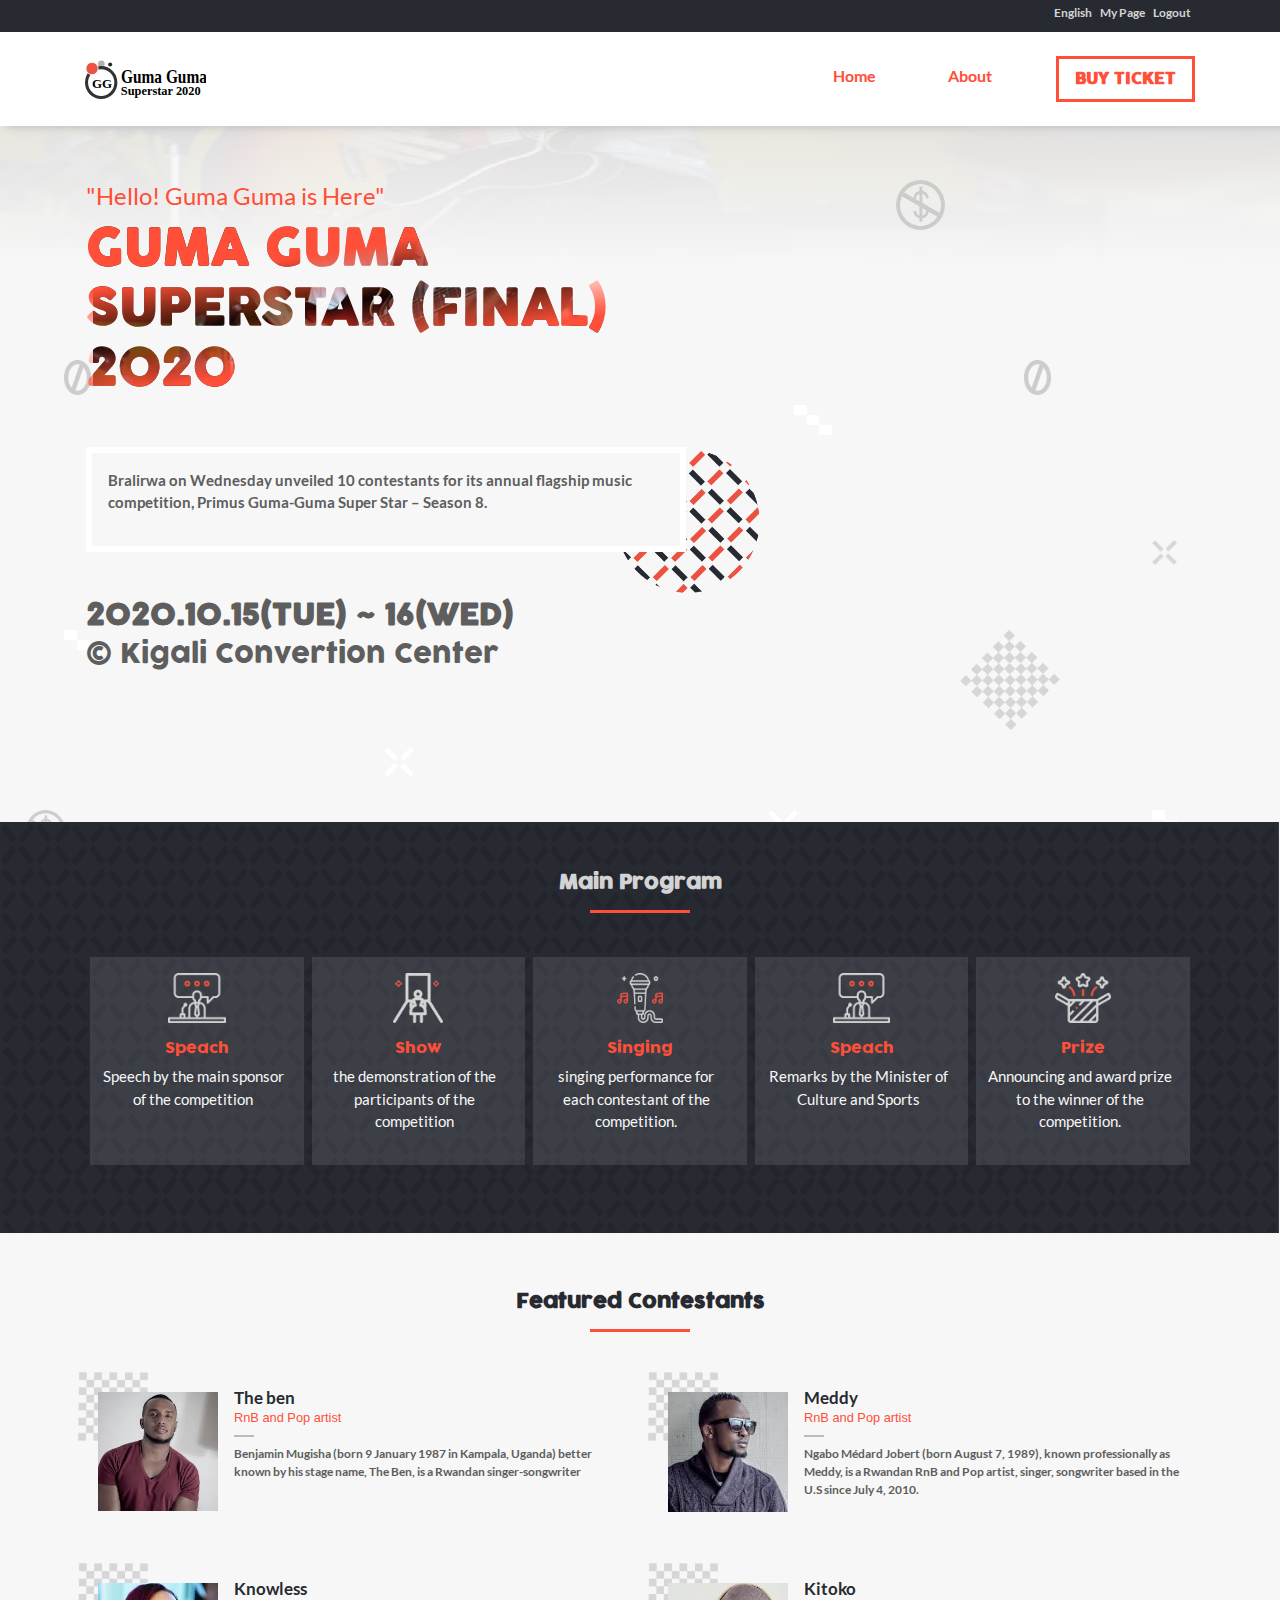
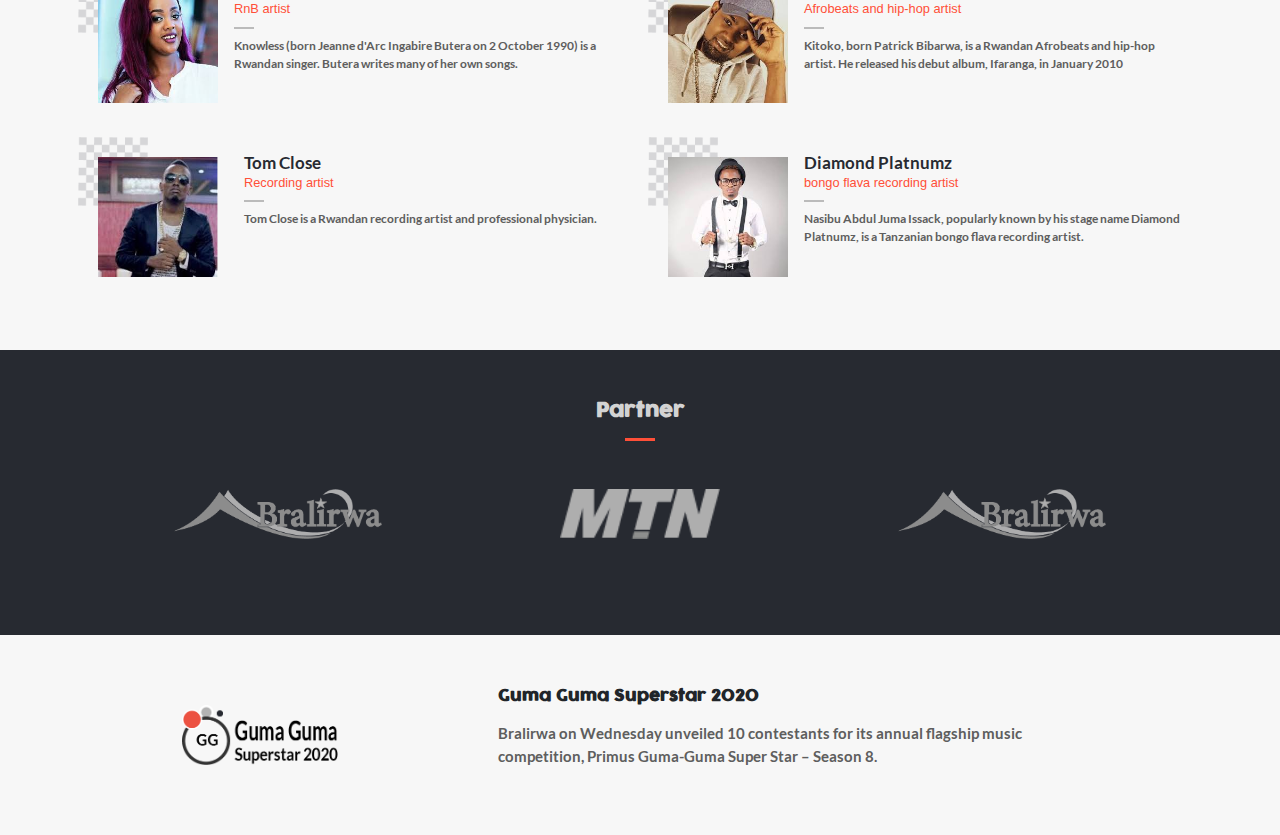
==== commit c891d2c8: "Add about page" ====
--- a/index.html
+++ b/index.html
@@ -8,6 +8,7 @@
   <link rel="stylesheet" href="./assets/css/style.css" type="text/css" />
   <title>Document</title>
 </head>
+
 <body class="bootstrap-override">
   <nav class="nav-bar">
     <div class="status-bar pb-2 d-none d-md-block">
@@ -28,7 +29,10 @@
           <div class="btn-cont"></div>
         </div>
         <div id="nav-links" class="nav-links">
-          <ul class="d-flex flex-column flex-lg-row">
+          <ul class="d-flex flex-column flex-md-row">
+            <li class="m-none my-2 my-md-none ml-md-5 py-2 px-2">
+              <a class="about" href="index.html">Home</a>
+            </li>
             <li class="m-none my-2 my-md-none ml-md-5 py-2 px-3">
               <a class="about" href="about.html">About</a>
             </li>
@@ -73,61 +77,64 @@
         <div class="small-line pt-3"></div>
       </div>
       <div class="program-list p-3">
-        <div class="item d-flex flex-md-column justify-content-between align-items-center text-lg-center p-3 m-1">
+        <div class="item d-flex flex-md-column justify-content-between align-items-center text-md-center p-3 m-1">
           <div class="row d-sm-flex flex-sm-row">
-            <div class="col-lg-12 col-sm-5 col-xs-5 d-flex flex-md-column">
+            <div class="col-md-12 col-sm-5 col-xs-5 d-flex flex-md-column">
               <span class="px-1"><img class="icon" src="./assets/img/pro_1.png" alt="icon" /></span>
               <h4 class="px-2 mt-3">Speach</h4>
             </div>
-            <div class="col-lg-12 col-sm-7 col-xs-7 pl-2">
+            <div class="col-md-12 col-sm-7 col-xs-7 pl-2">
               <p>Speech by the main sponsor of the competition</p>
             </div>
           </div>
         </div>
-        <div class="item d-flex flex-md-column justify-content-between align-items-center text-lg-center p-3 m-1">
+        <div class="item d-flex flex-md-column justify-content-between align-items-center text-md-center p-3 m-1">
           <div class="row">
-            <div class="col-lg-12 col-sm-5 d-flex flex-md-column">
+            <div class="col-md-12 col-sm-5 d-flex flex-md-column">
               <span class="px-1"><img class="icon" src="./assets/img/pro_4.png" alt="icon" /></span>
               <h4 class="px-2 mt-3">Show</h4>
-            </div> 
-            <div class="col-lg-12 col-sm-7 pl-2">
+            </div>
+            <div class="col-md-12 col-sm-7 pl-2">
               <p>the demonstration of the participants of the competition</p>
             </div>
           </div>
         </div>
-        <div class="item d-flex flex-md-column justify-content-between align-items-center text-lg-center p-3 m-1">
+        <div class="item d-flex flex-md-column justify-content-between align-items-center text-md-center p-3 m-1">
           <div class="row">
-            <div class="col-lg-12 col-sm-5 d-flex flex-md-column">
+            <div class="col-md-12 col-sm-5 d-flex flex-md-column">
               <span class="px-1"><img class="icon" src="./assets/img/pro_2.png" alt="icon" /></span>
               <h4 class="px-2 mt-3">Singing</h4>
             </div>
-            <div class="col-lg-12 col-sm-7 pl-2">
+            <div class="col-md-12 col-sm-7 pl-2">
               <p>singing performance for each contestant of the competition.</p>
             </div>
           </div>
         </div>
-        <div class="item d-flex flex-md-column justify-content-between align-items-center text-lg-center p-3 m-1">
+        <div class="item d-flex flex-md-column justify-content-between align-items-center text-md-center p-3 m-1">
           <div class="row">
-            <div class="col-lg-12 col-sm-5 d-flex flex-md-column">
+            <div class="col-md-12 col-sm-5 d-flex flex-md-column">
               <span class="px-1"><img class="icon" src="./assets/img/pro_1.png" alt="icon" /></span>
               <h4 class="px-2 mt-3">Speach</h4>
             </div>
-            <div class="col-lg-12 col-sm-7 pl-2">
+            <div class="col-md-12 col-sm-7 pl-2">
               <p>Remarks by the Minister of Culture and Sports</p>
             </div>
           </div>
         </div>
-        <div class="item d-flex flex-md-column justify-content-between align-items-center text-lg-center p-3 m-1">
+        <div class="item d-flex flex-md-column justify-content-between align-items-center text-md-center p-3 m-1">
           <div class="row">
-            <div class="col-lg-12 col-sm-5 d-flex flex-md-column">
+            <div class="col-md-12 col-sm-5 d-flex flex-md-column">
               <span class="px-1"><img class="icon" src="./assets/img/pro_3.png" alt="icon" /></span>
               <h4 class="px-2 mt-3">Prize</h4>
             </div>
-            <div class="col-lg-12 col-sm-7 pl-2">
+            <div class="col-md-12 col-sm-7 pl-2">
               <p>Announcing and award prize to the winner of the competition.</p>
             </div>
           </div>
         </div>
+      </div>
+      <div class="d-flex d-md-none justify-content-center align-items-center">
+        <a class="buy-ticket px-5 mx-3 py-4 text-center" href="ticket.html">Buy Ticket</a>
       </div>
     </div>
   </div>
@@ -142,26 +149,29 @@
       <div class="row">
         <div class="col-lg-6 col-md-6 item d-flex my-2 p-2">
           <div class="image">
-            <img src="./assets/img/art_br.png" alt="image" />
+            <img class="d-none d-md-block" src="./assets/img/art_br.png" alt="image" />
+            <img class="d-md-none" src="./assets/img/art_br_2.png" alt="image" />
             <img src="./assets/img/art1.jpg" alt="image" />
           </div>
           <div class="d-flex flex-column cont-info p-3">
             <h2>The ben</h2>
-            <div class="small_line my-2"></div>
-            <p class="description">
-              Benjamin Mugisha (born 9 January 1987 in Kampala, Uganda to Jean
-              Mbonimpa and Esther Mbabazi) better known by his stage name, The
+            <small>RnB and Pop artist</small>
+            <div class="small_line my-2"></div>
+            <p class="description">
+              Benjamin Mugisha (born 9 January 1987 in Kampala, Uganda) better known by his stage name, The
               Ben, is a Rwandan singer-songwriter
             </p>
           </div>
         </div>
         <div class="col-lg-6 col-md-6 item d-flex my-2 p-2">
           <div class="image">
-            <img src="./assets/img/art_br.png" alt="image" />
+            <img class="d-none d-md-block" src="./assets/img/art_br.png" alt="image" />
+            <img class="d-md-none" src="./assets/img/art_br_2.png" alt="image" />
             <img src="./assets/img/art2.jpeg" alt="image" />
           </div>
           <div class="d-flex flex-column cont-info p-3">
             <h2>Meddy</h2>
+            <small>RnB and Pop artist</small>
             <div class="small_line my-2"></div>
             <p class="description">
               Ngabo Médard Jobert (born August 7, 1989), known professionally
@@ -172,11 +182,13 @@
         </div>
         <div class="col-lg-6 col-md-6 item d-flex my-2 p-2">
           <div class="image">
-            <img src="./assets/img/art_br.png" alt="image" />
+            <img class="d-none d-md-block" src="./assets/img/art_br.png" alt="image" />
+            <img class="d-md-none" src="./assets/img/art_br_2.png" alt="image" />
             <img src="./assets/img/art3.jpg" alt="image" />
           </div>
           <div class="d-flex flex-column cont-info p-3">
             <h2>Knowless</h2>
+            <small>RnB artist</small>
             <div class="small_line my-2"></div>
             <p class="description">
               Knowless (born Jeanne d'Arc Ingabire Butera on 2 October 1990)
@@ -186,11 +198,13 @@
         </div>
         <div class="col-lg-6 col-md-6 item d-flex my-2 p-2">
           <div class="image">
-            <img src="./assets/img/art_br.png" alt="image" />
+            <img class="d-none d-md-block" src="./assets/img/art_br.png" alt="image" />
+            <img class="d-md-none" src="./assets/img/art_br_2.png" alt="image" />
             <img src="./assets/img/art4.jpg" alt="image" />
           </div>
           <div class="d-flex flex-column cont-info p-3">
             <h2>Kitoko</h2>
+            <small>Afrobeats and hip-hop artist</small>
             <div class="small_line my-2"></div>
             <p class="description">
               Kitoko, born Patrick Bibarwa, is a Rwandan Afrobeats and hip-hop
@@ -200,11 +214,13 @@
         </div>
         <div class="col-lg-6 col-md-6 item d-flex my-2 p-2">
           <div class="image">
-            <img src="./assets/img/art_br.png" alt="image" />
+            <img class="d-none d-md-block" src="./assets/img/art_br.png" alt="image" />
+            <img class="d-md-none" src="./assets/img/art_br_2.png" alt="image" />
             <img src="./assets/img/art5.jpg" alt="image" />
           </div>
           <div class="d-flex flex-column cont-info p-3">
             <h2>Tom Close</h2>
+            <small>Recording artist</small>
             <div class="small_line my-2"></div>
             <p class="description">
               Tom Close is a Rwandan recording artist and professional
@@ -214,11 +230,13 @@
         </div>
         <div class="col-lg-6 col-md-6 item d-flex my-2 p-2">
           <div class="image">
-            <img src="./assets/img/art_br.png" alt="image" />
+            <img class="d-none d-md-block" src="./assets/img/art_br.png" alt="image" />
+            <img class="d-md-none" src="./assets/img/art_br_2.png" alt="image" />
             <img src="./assets/img/art6.jpeg" alt="image" />
           </div>
           <div class="d-flex flex-column cont-info p-3">
             <h2>Diamond Platnumz</h2>
+            <small>bongo flava recording artist</small>
             <div class="small_line my-2"></div>
             <p class="description">
               Nasibu Abdul Juma Issack, popularly known by his stage name
@@ -248,7 +266,7 @@
   <div class="jenn-con2">
     <img src="./assets/img/asset8.png" alt="image" />
   </div>
-  <div class="jenn-con3">
+  <div class="jenn-con3 d-none d-lg-block">
     <img src="./assets/img/asset9.png" alt="image" />
   </div>
   <div class="jenn-con4">
--- a/assets/css/style.css
+++ b/assets/css/style.css
@@ -44,11 +44,14 @@
     display: none; } }
 
 .nav-bar {
-  clear: both; }
-  @media (min-width: 992px) {
+  clear: both;
+  background-color: transparent;
+  background-color: #fff;
+  box-shadow: 7px 0 9px 0 rgba(168, 168, 168, 0.76); }
+  @media (max-width: 767px) {
     .nav-bar {
-      background-color: #fff;
-      box-shadow: 7px 0 9px 0 rgba(168, 168, 168, 0.76); } }
+      background-color: transparent;
+      box-shadow: none; } }
   .nav-bar .status-bar {
     background-color: #272a31;
     box-sizing: border-box;
@@ -76,12 +79,12 @@
         z-index: 2;
         box-shadow: 1px 0 5px 0 #a7a7a7; } }
     .nav-bar .nav-links .about {
-      color: #ec5242; }
+      color: #ff4f38; }
     .nav-bar .nav-links .ticket {
-      border: 3px solid #ec5242;
-      color: #ec5242; }
+      border: 3px solid #ff4f38;
+      color: #ff4f38; }
       .nav-bar .nav-links .ticket a {
-        color: #ec5242;
+        color: #ff4f38;
         text-transform: uppercase;
         font-family: cocogoose, sans-serif;
         font-weight: 600; }
@@ -112,7 +115,7 @@
   .banner .cons-msg {
     font-family: lato_regular, sans-serif;
     font-size: 24px;
-    color: #ec5242; }
+    color: #ff4f38; }
     @media (max-width: 767px) {
       .banner .cons-msg {
         font-size: 15px; } }
@@ -122,10 +125,10 @@
     font-size: 50px;
     -webkit-background-clip: text;
     -webkit-text-fill-color: transparent;
-    background-image: linear-gradient(to bottom right, #ec5242 20%, #f5160607, #ec5242 50%), url(../img/image3.png); }
+    background-image: linear-gradient(to bottom right, #ff4f38 20%, #f5160607, #ff4f38 50%), url(../img/image3.png); }
     @media (max-width: 767px) {
       .banner .cons-title {
-        font-size: 25px; } }
+        font-size: 30px; } }
   .banner .cons-desc {
     border: 6px solid #fff;
     width: 600px;
@@ -161,7 +164,7 @@
   z-index: -1; }
   @media (max-width: 992px) {
     .jenn-con1 {
-      top: 35%;
+      top: 40%;
       left: 60%; } }
   .jenn-con1 img {
     height: 150px; }
@@ -279,7 +282,7 @@
       justify-self: center;
       margin: auto;
       width: 100px;
-      border-bottom: 3px solid #ec5242; }
+      border-bottom: 3px solid #ff4f38; }
   .main-program .program-list {
     width: 100%;
     display: grid;
@@ -295,9 +298,9 @@
       .main-program .program-list .item .icon {
         height: 50px; }
       .main-program .program-list .item h4 {
-        color: #ec5242;
+        color: #ff4f38;
         font-family: cocogoose, sans-serif;
-        font-size: 18px; }
+        font-size: 15px; }
       .main-program .program-list .item p {
         color: #f7f7f7;
         font-family: lato_regular, sans-serif;
@@ -306,6 +309,11 @@
         .main-program .program-list .item .row {
           display: grid;
           grid-template-columns: 50% 50%; } }
+  .main-program .buy-ticket {
+    text-transform: uppercase;
+    background-color: #ff4f38;
+    color: #fff;
+    width: 100%; }
 
 .contestants .header {
   position: relative; }
@@ -318,7 +326,7 @@
     justify-self: center;
     margin: auto;
     width: 100px;
-    border-bottom: 3px solid #ec5242; }
+    border-bottom: 3px solid #ff4f38; }
 .contestants .item {
   box-sizing: border-box;
   padding: 0; }
@@ -329,6 +337,10 @@
       position: absolute;
       z-index: -1; }
     .contestants .item .image img:nth-of-type(2) {
+      width: 70px;
+      position: absolute;
+      z-index: -1; }
+    .contestants .item .image img:nth-of-type(3) {
       width: 120px;
       margin-left: 20px;
       margin-top: 20px; }
@@ -339,10 +351,12 @@
       color: #272a31;
       font-size: 17px; }
     .contestants .item .cont-info .small_line {
-      width: 50px;
+      width: 20px;
       border-bottom: 2px solid #bbb; }
+    .contestants .item .cont-info small {
+      color: #ff4f38; }
     .contestants .item .cont-info p {
-      font-size: 13px;
+      font-size: 12px;
       font-family: lato-bold, sans-serif;
       color: #5e5e5e; }
 
@@ -359,12 +373,116 @@
       justify-self: center;
       margin: auto;
       width: 30px;
-      border-bottom: 3px solid #ec5242; }
+      border-bottom: 3px solid #ff4f38; }
   .partner .p-logo {
     height: 50px; }
     @media (max-width: 767px) {
       .partner .p-logo {
         height: 20px; } }
+
+.about .banner .cons-title {
+  background-image: linear-gradient(to bottom right, #ff4f38 100%, #f5160607, #ff4f38 50%), url(../img/image3.png); }
+.about .cons-desc {
+  background-color: #fff;
+  border-color: #d3d3d3; }
+.about .past-competiotions {
+  background-color: #fff; }
+  .about .past-competiotions .header {
+    position: relative; }
+    .about .past-competiotions .header h2 {
+      color: #272a31;
+      font-size: 20px;
+      font-family: lato-bold, sans-serif;
+      font-weight: 700; }
+    .about .past-competiotions .header .small-line {
+      justify-self: center;
+      margin: auto;
+      width: 100px;
+      border-bottom: 3px solid #ff4f38; }
+  .about .past-competiotions .list .item {
+    box-sizing: border-box;
+    width: 350px;
+    height: 200px;
+    padding: 2px; }
+    @media (max-width: 767px) {
+      .about .past-competiotions .list .item {
+        width: 100%; } }
+    .about .past-competiotions .list .item h2 {
+      color: #fff; }
+    .about .past-competiotions .list .item p {
+      color: #fff; }
+  .about .past-competiotions .list > div a:nth-of-type(1) .item {
+    background-image: linear-gradient(#ff4f38b6, #ff4f38b6), url(../img/abt_1.jpeg);
+    background-repeat: no-repeat;
+    background-size: cover; }
+  .about .past-competiotions .list > div a:nth-of-type(2) .item {
+    background-image: linear-gradient(#ff4f38b6, #ff4f38b6), url(../img/abt_1.jpeg);
+    background-repeat: no-repeat;
+    background-size: cover; }
+.about .jenn-con1 {
+  position: absolute;
+  top: 45%;
+  left: 30%;
+  z-index: -1; }
+  .about .jenn-con1 img {
+    height: 150px; }
+  @media (max-width: 992px) {
+    .about .jenn-con1 {
+      top: 65%;
+      left: 30%; } }
+.about .jenn-con14 {
+  position: absolute;
+  top: 38%;
+  left: 15%;
+  z-index: -1; }
+  .about .jenn-con14 img {
+    height: 90px; }
+    @media (max-width: 767px) {
+      .about .jenn-con14 img {
+        height: 50px; } }
+  @media (max-width: 767px) {
+    .about .jenn-con14 {
+      top: 76%;
+      left: 1%; } }
+.about .jenn-con15 {
+  position: absolute;
+  top: 43%;
+  left: 65%;
+  z-index: -1; }
+  .about .jenn-con15 img {
+    height: 150px; }
+    @media (max-width: 767px) {
+      .about .jenn-con15 img {
+        height: 60px; } }
+  @media (max-width: 767px) {
+    .about .jenn-con15 {
+      top: 47%;
+      left: 85%; } }
+.about .jenn-con16 {
+  position: absolute;
+  top: 40%;
+  left: 80%;
+  z-index: -1; }
+  .about .jenn-con16 img {
+    height: 80px; }
+    @media (max-width: 767px) {
+      .about .jenn-con16 img {
+        height: 60px; } }
+  @media (max-width: 767px) {
+    .about .jenn-con16 {
+      top: 18%;
+      left: 72%; } }
+.about .jenn-con17 {
+  position: absolute;
+  top: 25%;
+  left: 35%;
+  z-index: -1; }
+  .about .jenn-con17 img {
+    height: 60px; }
+  @media (max-width: 767px) {
+    .about .jenn-con17 {
+      top: 8%;
+      left: 10%; } }
 
 footer {
   height: 200px; }
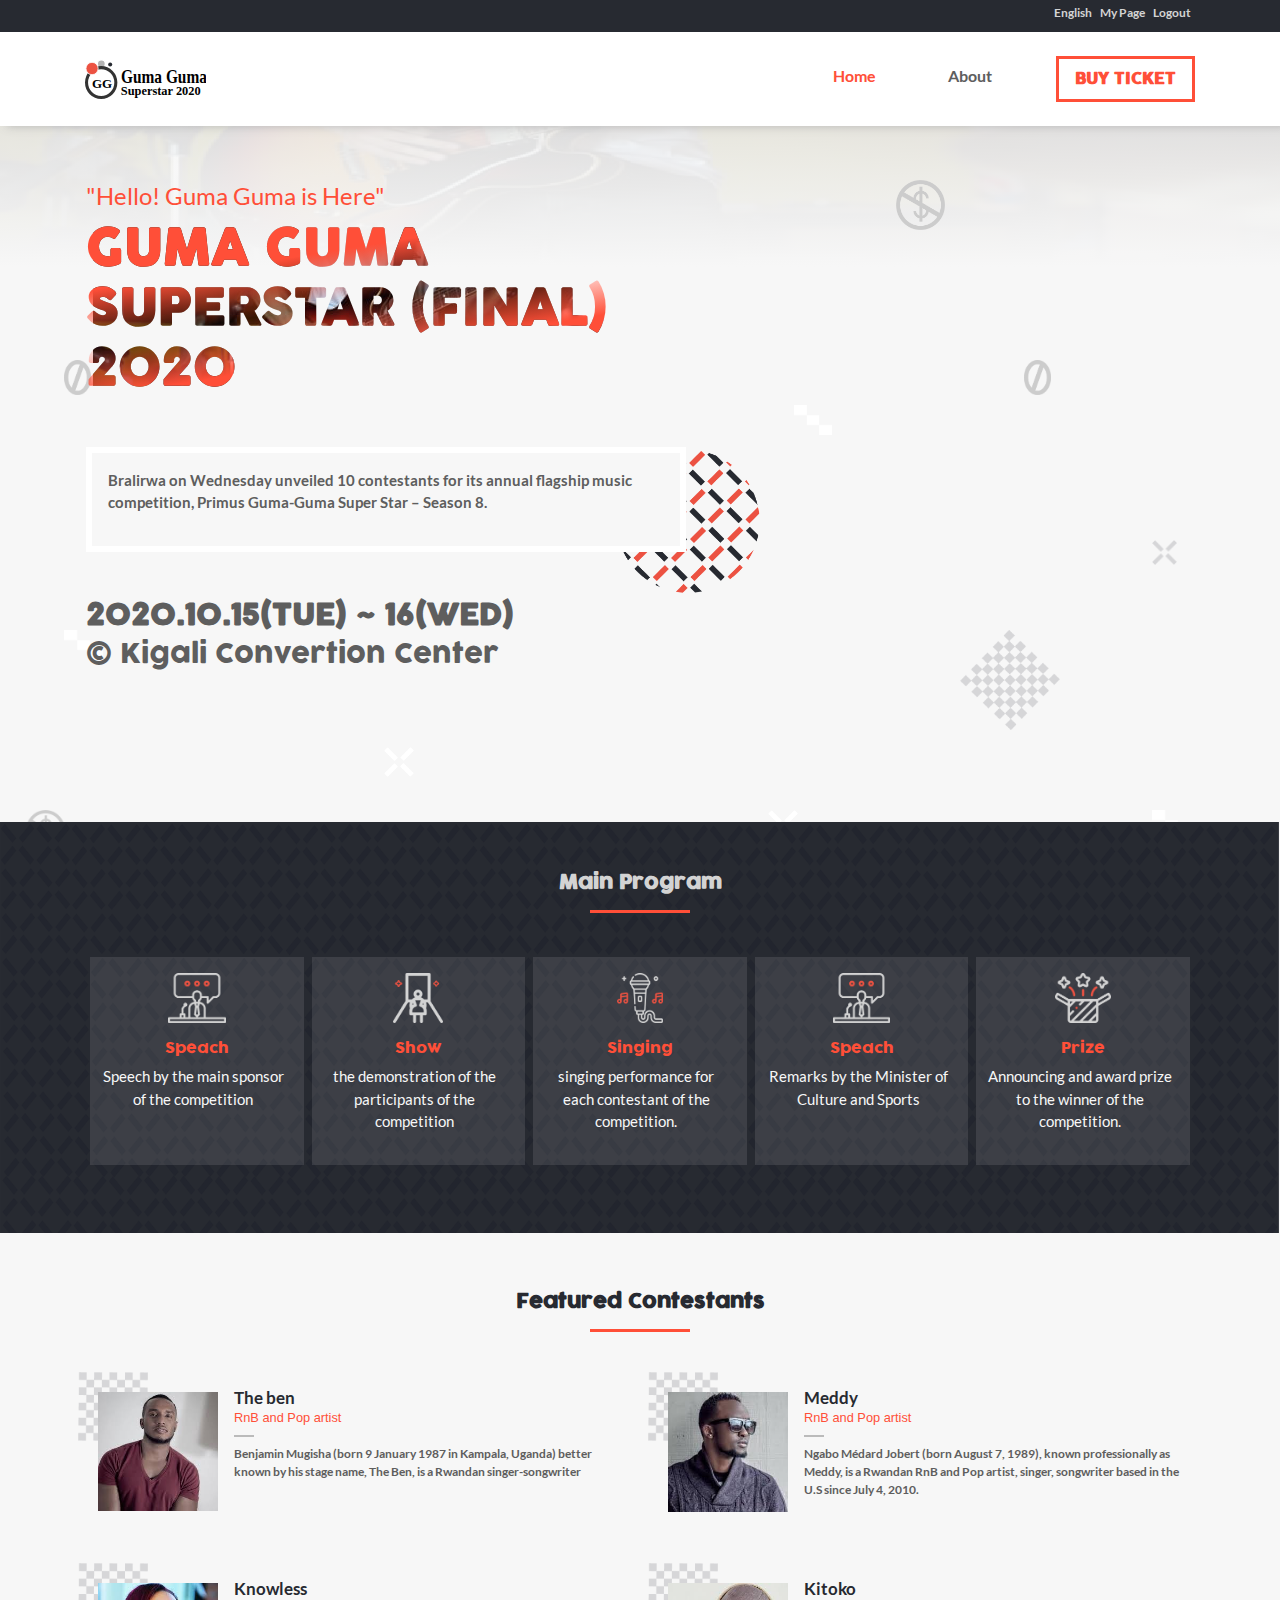
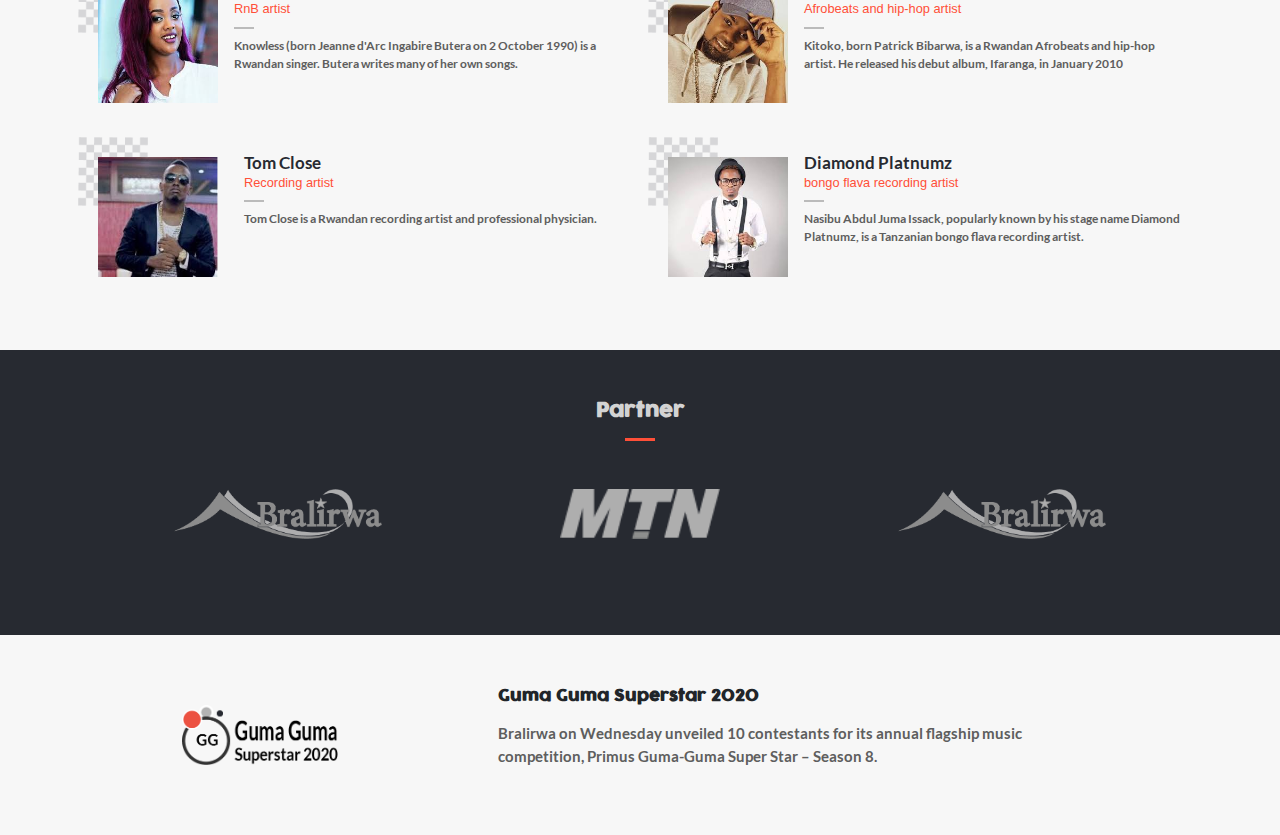
==== commit 8f9d7d67: "Add ReadMe" ====
--- a/index.html
+++ b/index.html
@@ -31,7 +31,7 @@
         <div id="nav-links" class="nav-links">
           <ul class="d-flex flex-column flex-md-row">
             <li class="m-none my-2 my-md-none ml-md-5 py-2 px-2">
-              <a class="about" href="index.html">Home</a>
+              <a class="about active" href="index.html">Home</a>
             </li>
             <li class="m-none my-2 my-md-none ml-md-5 py-2 px-3">
               <a class="about" href="about.html">About</a>
--- a/assets/css/style.css
+++ b/assets/css/style.css
@@ -32,6 +32,10 @@
   text-decoration: none; }
   a:hover {
     text-decoration: none; }
+
+input,
+button {
+  outline: none; }
 
 h1,
 h2,
@@ -79,6 +83,8 @@
         z-index: 2;
         box-shadow: 1px 0 5px 0 #a7a7a7; } }
     .nav-bar .nav-links .about {
+      color: #5e5e5e; }
+    .nav-bar .nav-links .about.active {
       color: #ff4f38; }
     .nav-bar .nav-links .ticket {
       border: 3px solid #ff4f38;
@@ -399,26 +405,32 @@
       margin: auto;
       width: 100px;
       border-bottom: 3px solid #ff4f38; }
-  .about .past-competiotions .list .item {
-    box-sizing: border-box;
-    width: 350px;
-    height: 200px;
-    padding: 2px; }
-    @media (max-width: 767px) {
-      .about .past-competiotions .list .item {
+  .about .past-competiotions .list {
+    /*stylelint-disable*/
+    /*stylint-enable*/ }
+    .about .past-competiotions .list .item {
+      box-sizing: border-box;
+      width: 350px;
+      height: 200px;
+      padding: 2px; }
+      .about .past-competiotions .list .item h2 {
+        color: #fff; }
+      .about .past-competiotions .list .item p {
+        color: #fff; }
+      @media (max-width: 767px) {
+        .about .past-competiotions .list .item {
+          width: 100%; } }
+    @media (max-width: 767px) {
+      .about .past-competiotions .list > div a {
         width: 100%; } }
-    .about .past-competiotions .list .item h2 {
-      color: #fff; }
-    .about .past-competiotions .list .item p {
-      color: #fff; }
-  .about .past-competiotions .list > div a:nth-of-type(1) .item {
-    background-image: linear-gradient(#ff4f38b6, #ff4f38b6), url(../img/abt_1.jpeg);
-    background-repeat: no-repeat;
-    background-size: cover; }
-  .about .past-competiotions .list > div a:nth-of-type(2) .item {
-    background-image: linear-gradient(#ff4f38b6, #ff4f38b6), url(../img/abt_1.jpeg);
-    background-repeat: no-repeat;
-    background-size: cover; }
+    .about .past-competiotions .list > div a:nth-of-type(1) .item {
+      background-image: linear-gradient(#ff4f38b6, #ff4f38b6), url(../img/abt_1.jpeg);
+      background-repeat: no-repeat;
+      background-size: cover; }
+    .about .past-competiotions .list > div a:nth-of-type(2) .item {
+      background-image: linear-gradient(#ff4f38b6, #ff4f38b6), url(../img/abt_1.jpeg);
+      background-repeat: no-repeat;
+      background-size: cover; }
 .about .jenn-con1 {
   position: absolute;
   top: 45%;
@@ -428,7 +440,11 @@
     height: 150px; }
   @media (max-width: 992px) {
     .about .jenn-con1 {
-      top: 65%;
+      top: 55%;
+      left: 30%; } }
+  @media (max-width: 767px) {
+    .about .jenn-con1 {
+      top: 30%;
       left: 30%; } }
 .about .jenn-con14 {
   position: absolute;
@@ -483,6 +499,92 @@
     .about .jenn-con17 {
       top: 8%;
       left: 10%; } }
+
+.ticket {
+  background-image: none; }
+  .ticket .header {
+    position: relative; }
+    .ticket .header h2 {
+      color: #5e5e5e;
+      font-size: 20px;
+      font-family: lato-bold, sans-serif;
+      font-weight: 700; }
+    .ticket .header .small-line {
+      justify-self: center;
+      margin: auto;
+      width: 50px;
+      border-bottom: 3px solid #ff4f38; }
+  .ticket .ticket-type .table-container {
+    max-width: 400px;
+    background: url(../img/asset18.png);
+    background-position: 100%;
+    background-size: cover;
+    background-repeat: no-repeat; }
+    .ticket .ticket-type .table-container .table {
+      border: 1px solid #bbb;
+      background-color: #f7f7f7;
+      margin: 0; }
+      .ticket .ticket-type .table-container .table td {
+        font-size: 15px;
+        font-family: lato-bold, sans-serif; }
+      .ticket .ticket-type .table-container .table .amount {
+        font-family: cocogoose, sans-serif;
+        font-size: 15px;
+        color: #ff4f38; }
+  .ticket .sec-nav {
+    cursor: pointer;
+    border-radius: 50px;
+    font-family: lato-bold, sans-serif;
+    border: 1px solid #bbb;
+    max-width: 400px;
+    color: #5e5e5e; }
+    .ticket .sec-nav .step {
+      color: #ff4f38; }
+      .ticket .sec-nav .step::before {
+        display: flex;
+        content: "";
+        height: 8px;
+        width: 8px;
+        border-radius: 1px;
+        margin-right: 10px;
+        background-color: #ff4f38;
+        transform: rotate(45deg); }
+  .ticket .payment {
+    background-color: #fff;
+    position: relative;
+    margin-top: 150px;
+    padding-top: 80px;
+    padding-bottom: 80px; }
+    .ticket .payment .divider-cont {
+      position: absolute;
+      display: block;
+      top: -25px;
+      align-self: center;
+      left: 50%;
+      margin-left: -25px;
+      right: auto;
+      width: 50px;
+      color: #fff;
+      height: 50px;
+      background-color: #ff4f38;
+      transform: rotate(45deg); }
+      .ticket .payment .divider-cont i {
+        transform: rotate(-45deg); }
+    .ticket .payment .input-group-append {
+      border-radius: 0; }
+    .ticket .payment .form-group span {
+      font-size: 15px;
+      font-family: lato-bold, sans-serif;
+      color: #5e5e5e; }
+    .ticket .payment .form-group input {
+      border: 1px solid #bbb;
+      border-radius: 0;
+      height: 50px; }
+    .ticket .payment .apply-payment {
+      background-color: #ff4f38;
+      color: #fff;
+      border: 0;
+      font-family: cocogoose, sans-serif; }
 
 footer {
   height: 200px; }
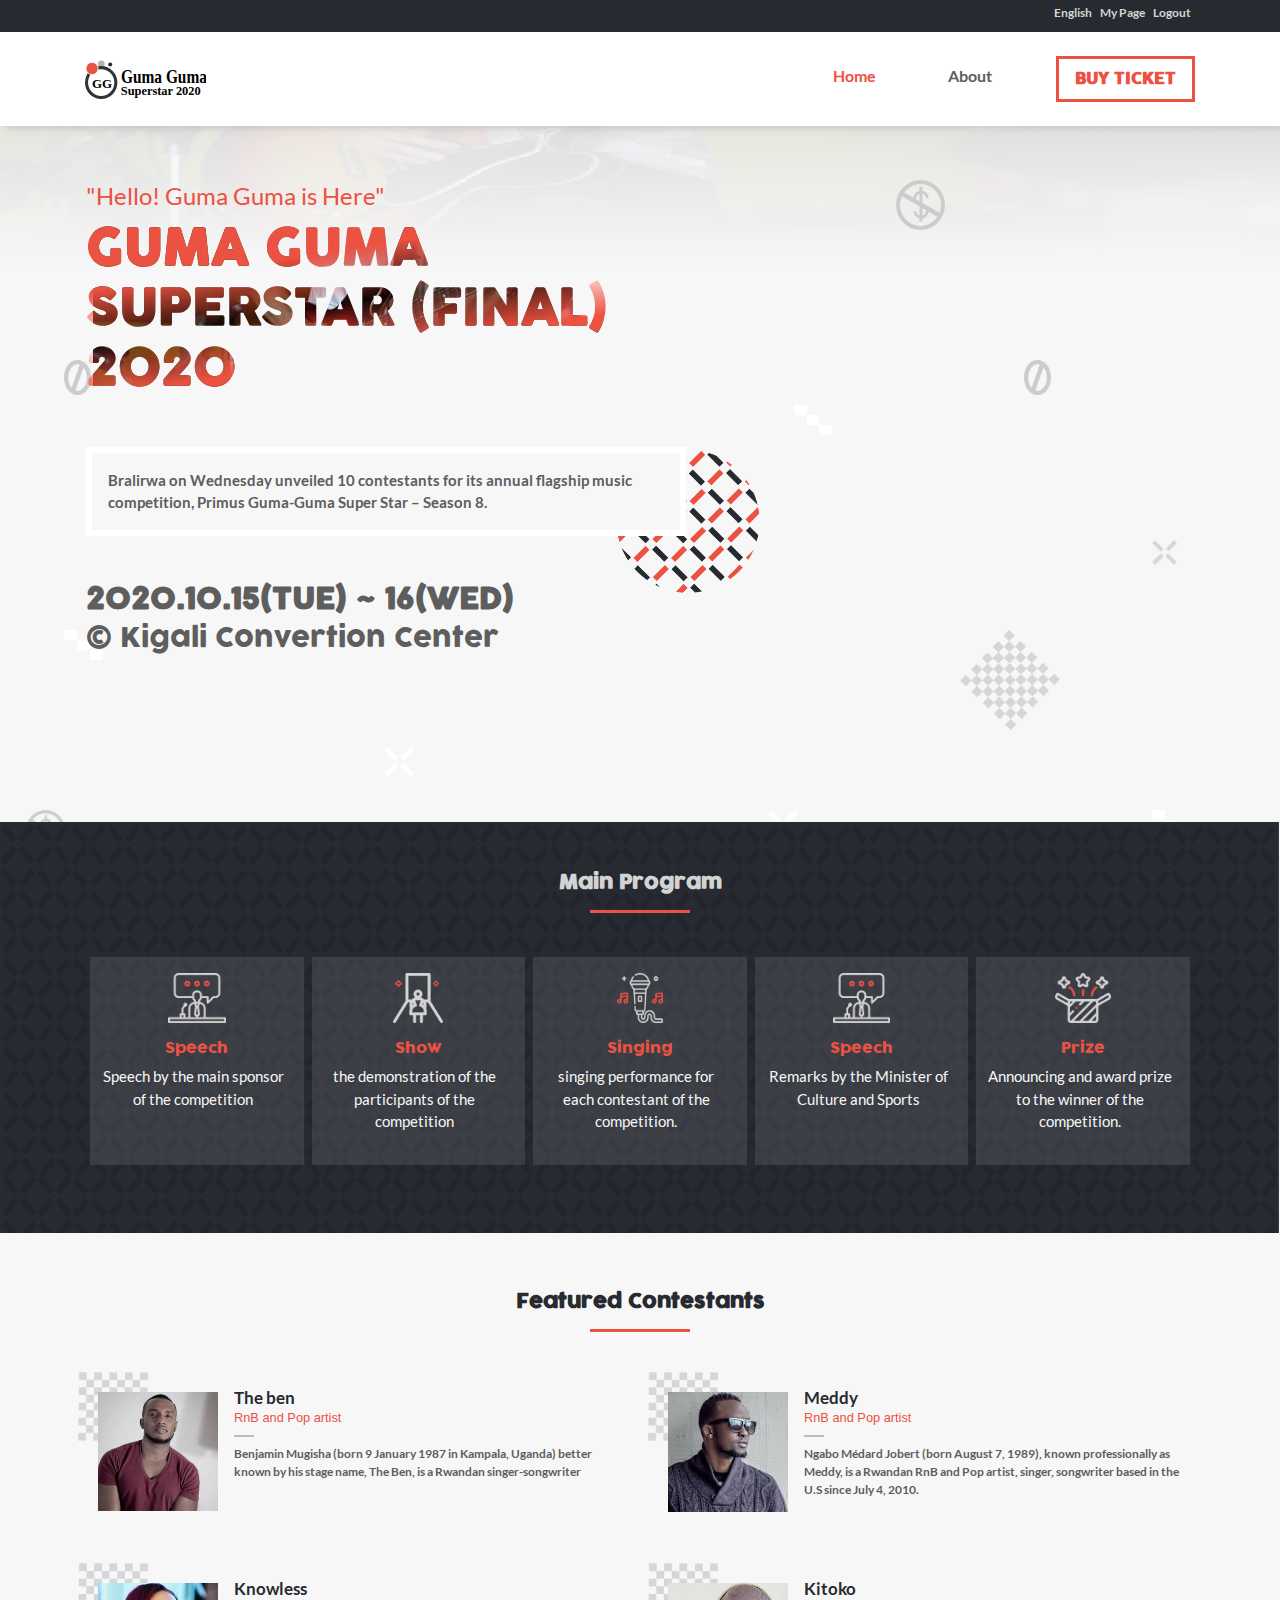
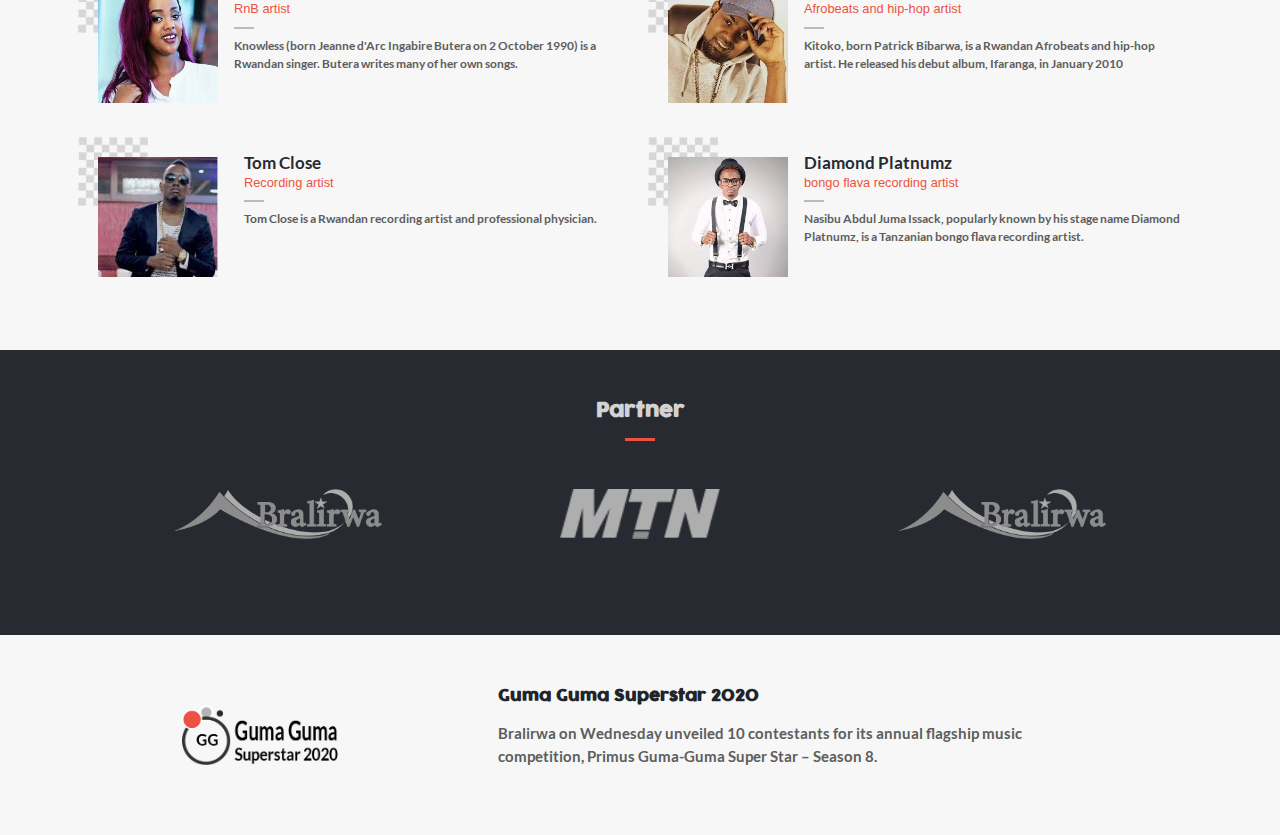
==== commit 0a6839dc: "Implement feedback" ====
--- a/index.html
+++ b/index.html
@@ -44,8 +44,8 @@
       </div>
     </div>
   </nav>
-  <!-- Banner Section   -->
-  <div class="banner mt-5">
+
+  <section class="banner mt-5">
     <div class="container">
       <div class="px-3">
         <div class="d-flex flex-column">
@@ -53,13 +53,13 @@
           <h1 class="cons-title">
             GUMA GUMA <br />SUPERSTAR (FINAL) <br />2020
           </h1>
-          <div class="cons-desc p-3 mt-5">
-            <p class="cons-description">
+          <details class="cons-desc p-3 mt-5">
+            <summary class="cons-description">
               Bralirwa on Wednesday unveiled 10 contestants for its annual
               flagship music competition, Primus Guma-Guma Super Star – Season
               8.
-            </p>
-          </div>
+            </summary>
+          </details>
           <div class="mt-5">
             <h2 class="cons-date">2020.10.15(TUE)&nbsp;~&nbsp;16(WED)</h2>
             <h4 class="cons-location mt-2">
@@ -69,26 +69,26 @@
         </div>
       </div>
     </div>
-  </div>
-  <div class="main-program mt-5 py-5">
+  </section>
+  <section class="main-program mt-5 py-5">
     <div class="container">
       <div class="header text-center mb-4">
-        <h2>Main Program</h2>
+        <h1>Main Program</h1>
         <div class="small-line pt-3"></div>
       </div>
       <div class="program-list p-3">
-        <div class="item d-flex flex-md-column justify-content-between align-items-center text-md-center p-3 m-1">
+        <article class="item d-flex flex-md-column justify-content-between align-items-center text-md-center p-3 m-1">
           <div class="row d-sm-flex flex-sm-row">
             <div class="col-md-12 col-sm-5 col-xs-5 d-flex flex-md-column">
               <span class="px-1"><img class="icon" src="./assets/img/pro_1.png" alt="icon" /></span>
-              <h4 class="px-2 mt-3">Speach</h4>
+              <h4 class="px-2 mt-3">Speech</h4>
             </div>
             <div class="col-md-12 col-sm-7 col-xs-7 pl-2">
               <p>Speech by the main sponsor of the competition</p>
             </div>
           </div>
-        </div>
-        <div class="item d-flex flex-md-column justify-content-between align-items-center text-md-center p-3 m-1">
+        </article>
+        <article class="item d-flex flex-md-column justify-content-between align-items-center text-md-center p-3 m-1">
           <div class="row">
             <div class="col-md-12 col-sm-5 d-flex flex-md-column">
               <span class="px-1"><img class="icon" src="./assets/img/pro_4.png" alt="icon" /></span>
@@ -98,8 +98,8 @@
               <p>the demonstration of the participants of the competition</p>
             </div>
           </div>
-        </div>
-        <div class="item d-flex flex-md-column justify-content-between align-items-center text-md-center p-3 m-1">
+        </article>
+        <article class="item d-flex flex-md-column justify-content-between align-items-center text-md-center p-3 m-1">
           <div class="row">
             <div class="col-md-12 col-sm-5 d-flex flex-md-column">
               <span class="px-1"><img class="icon" src="./assets/img/pro_2.png" alt="icon" /></span>
@@ -109,19 +109,19 @@
               <p>singing performance for each contestant of the competition.</p>
             </div>
           </div>
-        </div>
-        <div class="item d-flex flex-md-column justify-content-between align-items-center text-md-center p-3 m-1">
+        </article>
+        <article class="item d-flex flex-md-column justify-content-between align-items-center text-md-center p-3 m-1">
           <div class="row">
             <div class="col-md-12 col-sm-5 d-flex flex-md-column">
               <span class="px-1"><img class="icon" src="./assets/img/pro_1.png" alt="icon" /></span>
-              <h4 class="px-2 mt-3">Speach</h4>
+              <h4 class="px-2 mt-3">Speech</h4>
             </div>
             <div class="col-md-12 col-sm-7 pl-2">
               <p>Remarks by the Minister of Culture and Sports</p>
             </div>
           </div>
-        </div>
-        <div class="item d-flex flex-md-column justify-content-between align-items-center text-md-center p-3 m-1">
+        </article>
+        <article class="item d-flex flex-md-column justify-content-between align-items-center text-md-center p-3 m-1">
           <div class="row">
             <div class="col-md-12 col-sm-5 d-flex flex-md-column">
               <span class="px-1"><img class="icon" src="./assets/img/pro_3.png" alt="icon" /></span>
@@ -131,18 +131,17 @@
               <p>Announcing and award prize to the winner of the competition.</p>
             </div>
           </div>
-        </div>
+        </article>
       </div>
       <div class="d-flex d-md-none justify-content-center align-items-center">
         <a class="buy-ticket px-5 mx-3 py-4 text-center" href="ticket.html">Buy Ticket</a>
       </div>
     </div>
-  </div>
-
-  <!-- Contestant List -->
-  <div class="contestants my-5 py-2 pb-2">
+  </section>
+
+  <section class="contestants my-5 py-2 pb-2">
     <div class="header text-center mb-4">
-      <h2>Featured Contestants</h2>
+      <h1>Featured Contestants</h1>
       <div class="small-line pt-3"></div>
     </div>
     <div class="container">
@@ -246,9 +245,9 @@
         </div>
       </div>
     </div>
-  </div>
-
-  <div class="partner py-3 mt-5 py-5 pb-5">
+  </section>
+
+  <section class="partner py-3 mt-5 py-5 pb-5">
     <div class="container">
       <div class="header text-center mb-4">
         <h2 class="title">Partner</h2>
@@ -260,9 +259,11 @@
         <img class="p-logo" src="assets/img/spo_1.png" alt="image" />
       </div>
     </div>
-  </div>
-
-  <div class="jenn-con1"> <img src="./assets/img/asset1.png" alt="image" /></div>
+  </section>
+
+  <div class="jenn-con1"> 
+    <img src="./assets/img/asset1.png" alt="image" />
+  </div>
   <div class="jenn-con2">
     <img src="./assets/img/asset8.png" alt="image" />
   </div>
--- a/assets/css/style.css
+++ b/assets/css/style.css
@@ -33,8 +33,22 @@
   a:hover {
     text-decoration: none; }
 
+td,
+thead,
+th,
+tr {
+  border: 0 !important; }
+
 input,
 button {
+  outline: none; }
+
+details summary {
+  list-style: none;
+  outline: none; }
+
+summary::-webkit-details-marker {
+  display: none;
   outline: none; }
 
 h1,
@@ -85,12 +99,12 @@
     .nav-bar .nav-links .about {
       color: #5e5e5e; }
     .nav-bar .nav-links .about.active {
-      color: #ff4f38; }
+      color: #ec5242; }
     .nav-bar .nav-links .ticket {
-      border: 3px solid #ff4f38;
-      color: #ff4f38; }
+      border: 3px solid #ec5242;
+      color: #ec5242; }
       .nav-bar .nav-links .ticket a {
-        color: #ff4f38;
+        color: #ec5242;
         text-transform: uppercase;
         font-family: cocogoose, sans-serif;
         font-weight: 600; }
@@ -121,7 +135,7 @@
   .banner .cons-msg {
     font-family: lato_regular, sans-serif;
     font-size: 24px;
-    color: #ff4f38; }
+    color: #ec5242; }
     @media (max-width: 767px) {
       .banner .cons-msg {
         font-size: 15px; } }
@@ -131,7 +145,7 @@
     font-size: 50px;
     -webkit-background-clip: text;
     -webkit-text-fill-color: transparent;
-    background-image: linear-gradient(to bottom right, #ff4f38 20%, #f5160607, #ff4f38 50%), url(../img/image3.png); }
+    background-image: linear-gradient(to bottom right, #ec5242 20%, #f5160607, #ec5242 50%), url(../img/image3.png); }
     @media (max-width: 767px) {
       .banner .cons-title {
         font-size: 30px; } }
@@ -279,7 +293,7 @@
     padding: 0; }
   .main-program .header {
     position: relative; }
-    .main-program .header h2 {
+    .main-program .header h1 {
       color: #d3d3d3;
       font-size: 20px;
       font-family: cocogoose, sans-serif;
@@ -288,7 +302,7 @@
       justify-self: center;
       margin: auto;
       width: 100px;
-      border-bottom: 3px solid #ff4f38; }
+      border-bottom: 3px solid #ec5242; }
   .main-program .program-list {
     width: 100%;
     display: grid;
@@ -304,7 +318,7 @@
       .main-program .program-list .item .icon {
         height: 50px; }
       .main-program .program-list .item h4 {
-        color: #ff4f38;
+        color: #ec5242;
         font-family: cocogoose, sans-serif;
         font-size: 15px; }
       .main-program .program-list .item p {
@@ -317,13 +331,13 @@
           grid-template-columns: 50% 50%; } }
   .main-program .buy-ticket {
     text-transform: uppercase;
-    background-color: #ff4f38;
+    background-color: #ec5242;
     color: #fff;
     width: 100%; }
 
 .contestants .header {
   position: relative; }
-  .contestants .header h2 {
+  .contestants .header h1 {
     color: #272a31;
     font-size: 20px;
     font-family: cocogoose, sans-serif;
@@ -332,7 +346,7 @@
     justify-self: center;
     margin: auto;
     width: 100px;
-    border-bottom: 3px solid #ff4f38; }
+    border-bottom: 3px solid #ec5242; }
 .contestants .item {
   box-sizing: border-box;
   padding: 0; }
@@ -360,7 +374,7 @@
       width: 20px;
       border-bottom: 2px solid #bbb; }
     .contestants .item .cont-info small {
-      color: #ff4f38; }
+      color: #ec5242; }
     .contestants .item .cont-info p {
       font-size: 12px;
       font-family: lato-bold, sans-serif;
@@ -379,7 +393,7 @@
       justify-self: center;
       margin: auto;
       width: 30px;
-      border-bottom: 3px solid #ff4f38; }
+      border-bottom: 3px solid #ec5242; }
   .partner .p-logo {
     height: 50px; }
     @media (max-width: 767px) {
@@ -387,7 +401,7 @@
         height: 20px; } }
 
 .about .banner .cons-title {
-  background-image: linear-gradient(to bottom right, #ff4f38 100%, #f5160607, #ff4f38 50%), url(../img/image3.png); }
+  background-image: linear-gradient(to bottom right, #ec5242 100%, #f5160607, #ec5242 50%), url(../img/image3.png); }
 .about .cons-desc {
   background-color: #fff;
   border-color: #d3d3d3; }
@@ -395,7 +409,7 @@
   background-color: #fff; }
   .about .past-competiotions .header {
     position: relative; }
-    .about .past-competiotions .header h2 {
+    .about .past-competiotions .header h1 {
       color: #272a31;
       font-size: 20px;
       font-family: lato-bold, sans-serif;
@@ -404,33 +418,26 @@
       justify-self: center;
       margin: auto;
       width: 100px;
-      border-bottom: 3px solid #ff4f38; }
-  .about .past-competiotions .list {
-    /*stylelint-disable*/
-    /*stylint-enable*/ }
-    .about .past-competiotions .list .item {
-      box-sizing: border-box;
-      width: 350px;
-      height: 200px;
-      padding: 2px; }
-      .about .past-competiotions .list .item h2 {
-        color: #fff; }
-      .about .past-competiotions .list .item p {
-        color: #fff; }
-      @media (max-width: 767px) {
-        .about .past-competiotions .list .item {
-          width: 100%; } }
-    @media (max-width: 767px) {
-      .about .past-competiotions .list > div a {
+      border-bottom: 3px solid #ec5242; }
+  .about .past-competiotions .list .item {
+    box-sizing: border-box;
+    width: 350px;
+    height: 200px; }
+    .about .past-competiotions .list .item h2 {
+      color: #fff; }
+    .about .past-competiotions .list .item p {
+      color: #fff; }
+    @media (max-width: 767px) {
+      .about .past-competiotions .list .item {
         width: 100%; } }
-    .about .past-competiotions .list > div a:nth-of-type(1) .item {
-      background-image: linear-gradient(#ff4f38b6, #ff4f38b6), url(../img/abt_1.jpeg);
-      background-repeat: no-repeat;
-      background-size: cover; }
-    .about .past-competiotions .list > div a:nth-of-type(2) .item {
-      background-image: linear-gradient(#ff4f38b6, #ff4f38b6), url(../img/abt_1.jpeg);
-      background-repeat: no-repeat;
-      background-size: cover; }
+  .about .past-competiotions .list .items .item1 {
+    background-image: linear-gradient(#ff4f38b6, #ff4f38b6), url(../img/abt_1.jpeg);
+    background-repeat: no-repeat;
+    background-size: cover; }
+  .about .past-competiotions .list .items .item2 {
+    background-image: linear-gradient(#ff4f38b6, #ff4f38b6), url(../img/abt_1.jpeg);
+    background-repeat: no-repeat;
+    background-size: cover; }
 .about .jenn-con1 {
   position: absolute;
   top: 45%;
@@ -504,7 +511,7 @@
   background-image: none; }
   .ticket .header {
     position: relative; }
-    .ticket .header h2 {
+    .ticket .header h1 {
       color: #5e5e5e;
       font-size: 20px;
       font-family: lato-bold, sans-serif;
@@ -513,7 +520,7 @@
       justify-self: center;
       margin: auto;
       width: 50px;
-      border-bottom: 3px solid #ff4f38; }
+      border-bottom: 3px solid #ec5242; }
   .ticket .ticket-type .table-container {
     max-width: 400px;
     background: url(../img/asset18.png);
@@ -530,7 +537,7 @@
       .ticket .ticket-type .table-container .table .amount {
         font-family: cocogoose, sans-serif;
         font-size: 15px;
-        color: #ff4f38; }
+        color: #ec5242; }
   .ticket .sec-nav {
     cursor: pointer;
     border-radius: 50px;
@@ -539,7 +546,7 @@
     max-width: 400px;
     color: #5e5e5e; }
     .ticket .sec-nav .step {
-      color: #ff4f38; }
+      color: #ec5242; }
       .ticket .sec-nav .step::before {
         display: flex;
         content: "";
@@ -547,15 +554,15 @@
         width: 8px;
         border-radius: 1px;
         margin-right: 10px;
-        background-color: #ff4f38;
+        background-color: #ec5242;
         transform: rotate(45deg); }
-  .ticket .payment {
+  .ticket .lunch {
     background-color: #fff;
     position: relative;
     margin-top: 150px;
     padding-top: 80px;
     padding-bottom: 80px; }
-    .ticket .payment .divider-cont {
+    .ticket .lunch .divider-cont {
       position: absolute;
       display: block;
       top: -25px;
@@ -566,22 +573,22 @@
       width: 50px;
       color: #fff;
       height: 50px;
-      background-color: #ff4f38;
+      background-color: #ec5242;
       transform: rotate(45deg); }
-      .ticket .payment .divider-cont i {
+      .ticket .lunch .divider-cont i {
         transform: rotate(-45deg); }
-    .ticket .payment .input-group-append {
-      border-radius: 0; }
-    .ticket .payment .form-group span {
+    .ticket .lunch .lunch-table {
+      border: 1px solid #bbb;
+      font-family: lato-bold, sans-serif;
       font-size: 15px;
-      font-family: lato-bold, sans-serif;
       color: #5e5e5e; }
-    .ticket .payment .form-group input {
-      border: 1px solid #bbb;
-      border-radius: 0;
-      height: 50px; }
-    .ticket .payment .apply-payment {
-      background-color: #ff4f38;
+    .ticket .lunch th {
+      background-color: #f7f7f7;
+      font-family: cocogoose, sans-serif;
+      font-size: 15px;
+      color: #5e5e5e; }
+    .ticket .lunch .apply-payment {
+      background-color: #ec5242;
       color: #fff;
       border: 0;
       font-family: cocogoose, sans-serif; }
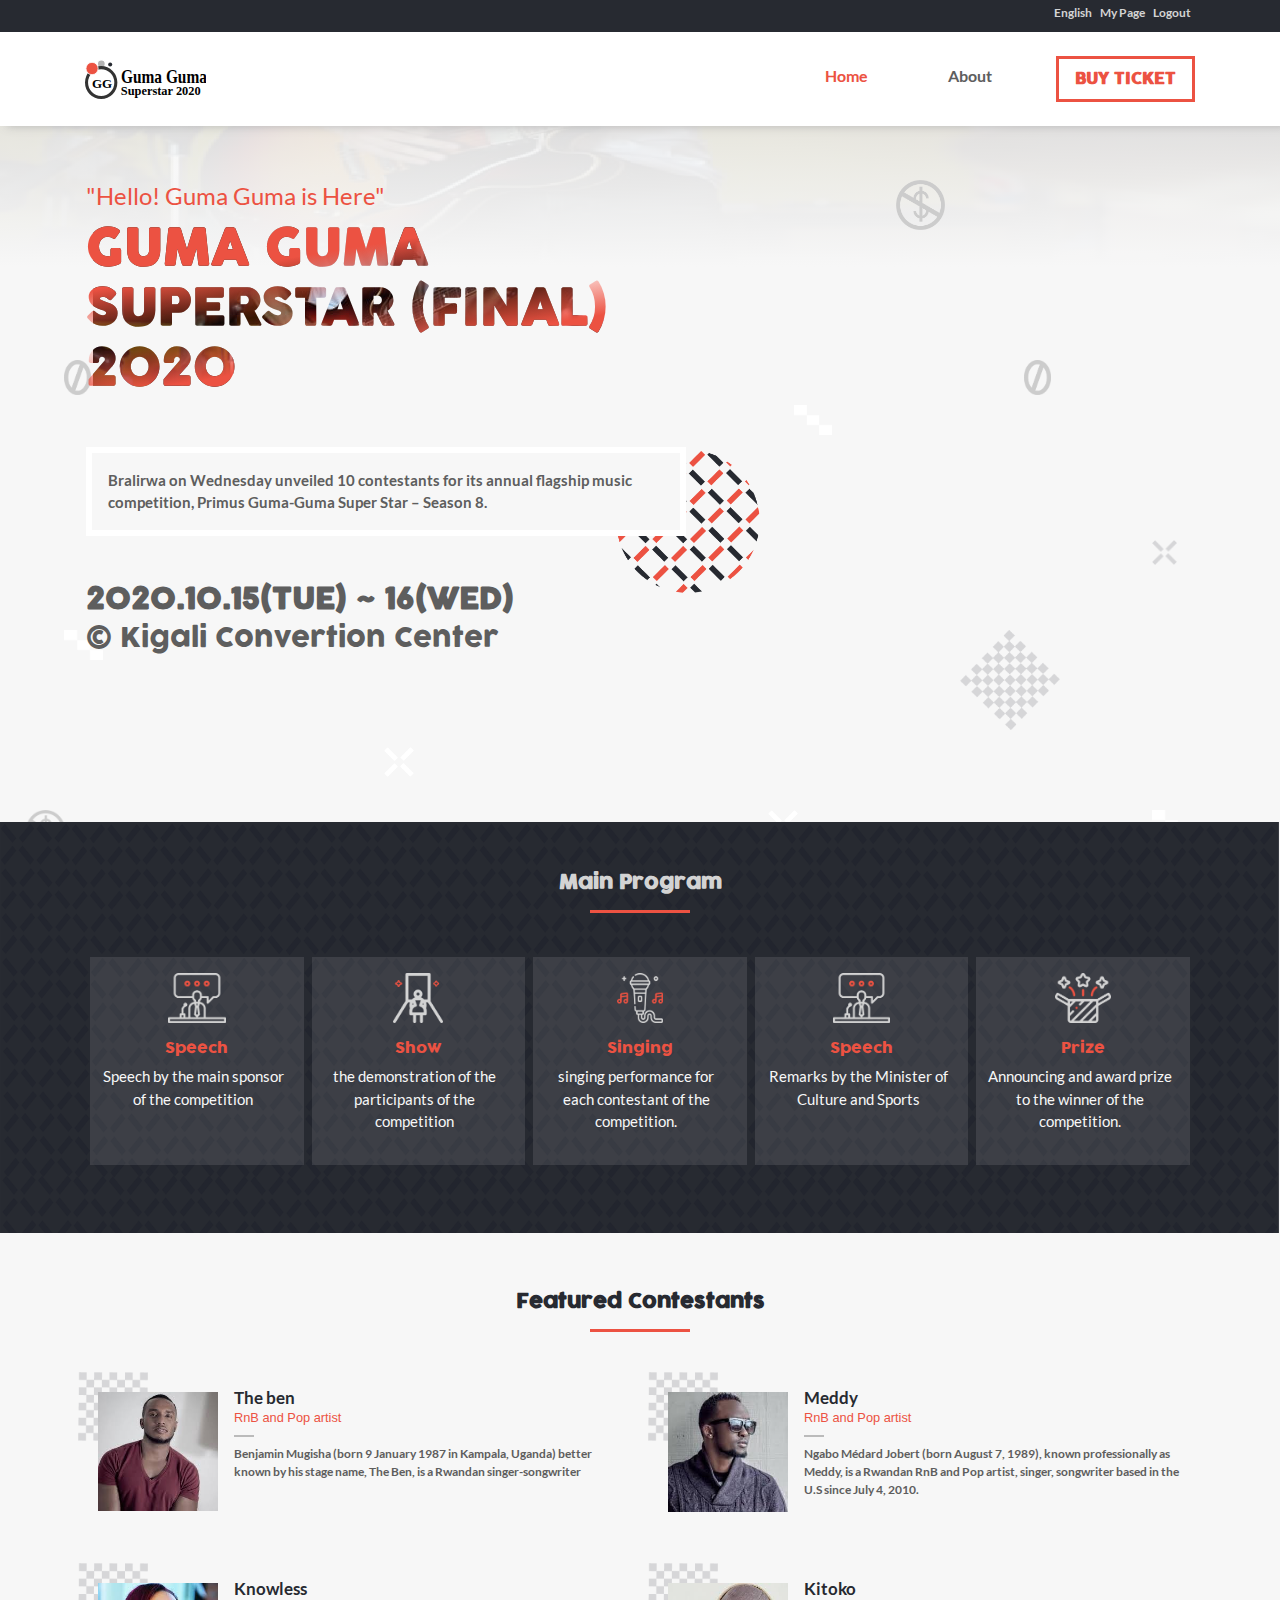
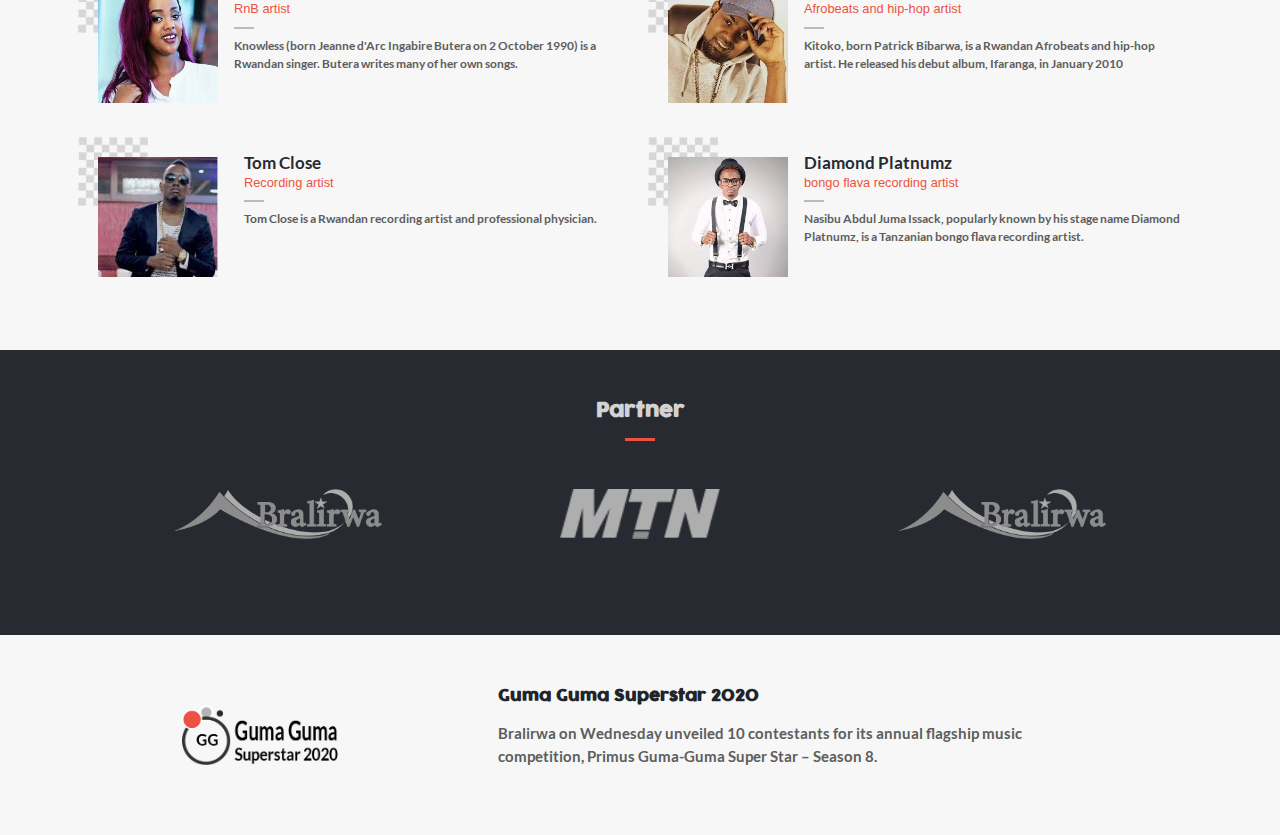
==== commit af8f47c6: "Implement Feedback" ====
--- a/index.html
+++ b/index.html
@@ -30,7 +30,7 @@
         </div>
         <div id="nav-links" class="nav-links">
           <ul class="d-flex flex-column flex-md-row">
-            <li class="m-none my-2 my-md-none ml-md-5 py-2 px-2">
+            <li class="m-none my-2 my-md-none ml-md-5 py-2 px-3">
               <a class="about active" href="index.html">Home</a>
             </li>
             <li class="m-none my-2 my-md-none ml-md-5 py-2 px-3">
--- a/assets/css/style.css
+++ b/assets/css/style.css
@@ -23,8 +23,7 @@
 ul,
 li {
   margin: 0;
-  padding: 0;
-  list-style: none; }
+  padding: 0; }
 
 a {
   font-family: lato-bold, sans-serif;
@@ -40,16 +39,16 @@
   border: 0 !important; }
 
 input,
-button {
-  outline: none; }
-
-details summary {
+button,
+details,
+summary,
+ul,
+li {
   list-style: none;
   outline: none; }
 
 summary::-webkit-details-marker {
-  display: none;
-  outline: none; }
+  display: none; }
 
 h1,
 h2,
@@ -351,7 +350,7 @@
   box-sizing: border-box;
   padding: 0; }
   .contestants .item .image {
-    width: 150px !important; }
+    width: 150px; }
     .contestants .item .image img:nth-of-type(1) {
       width: 70px;
       position: absolute;
